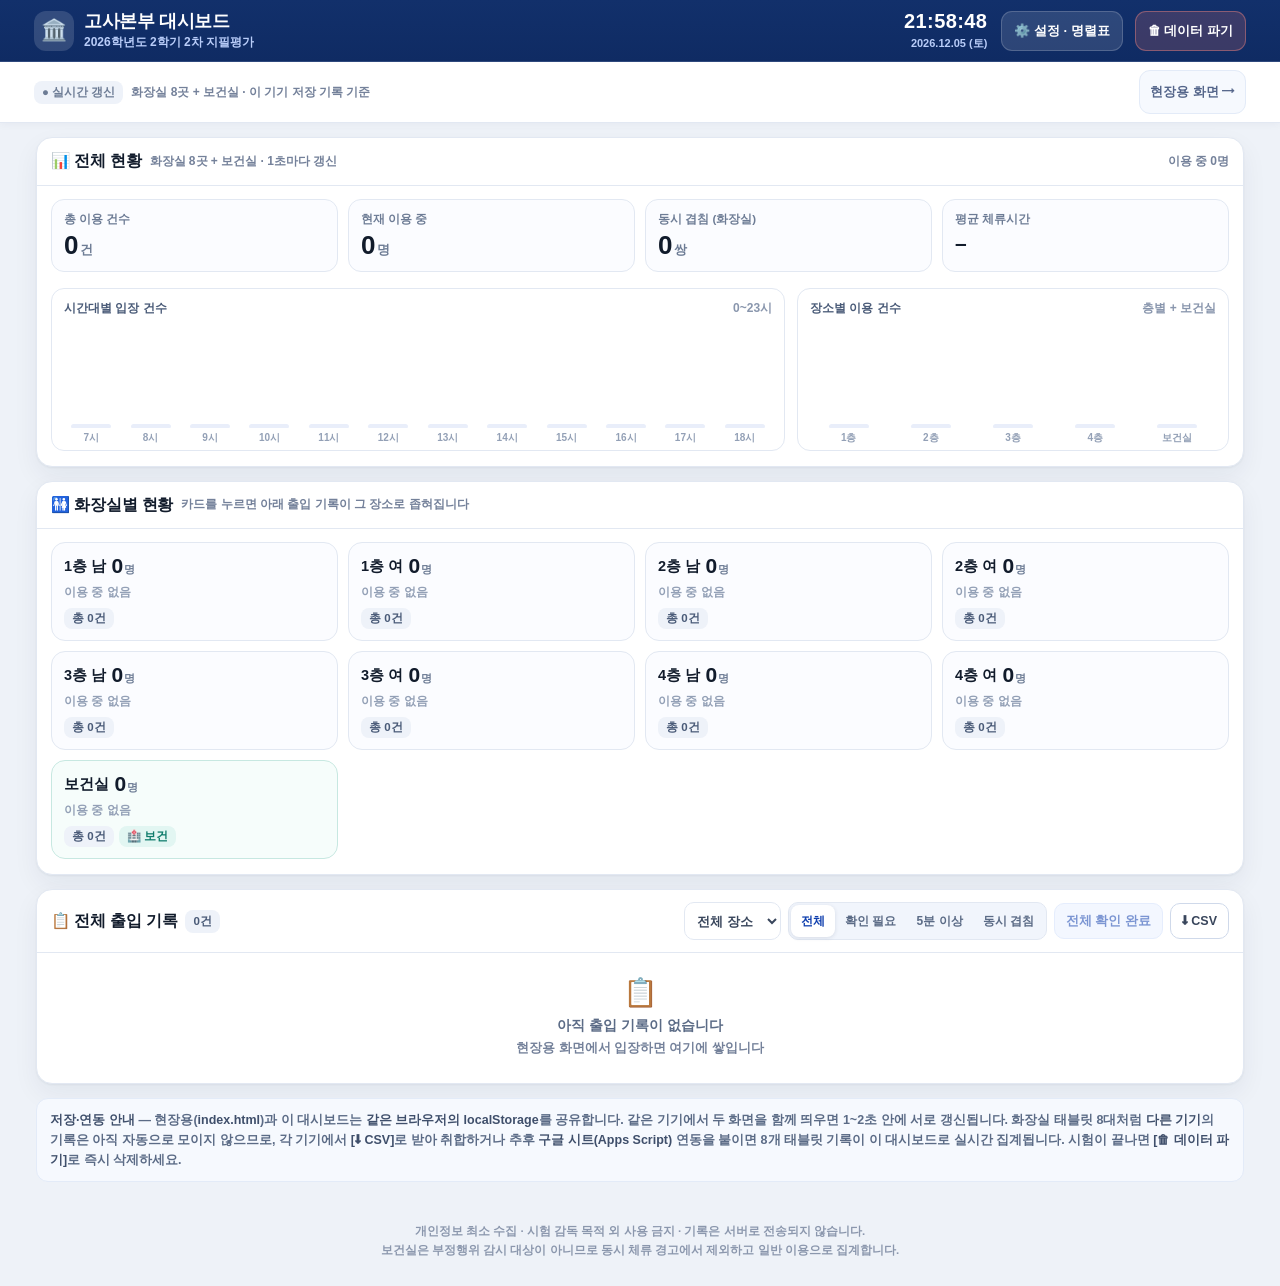
==== dashboard.html @ 88cb88b8 "현장용/고사본부 2페이지 분리 + 보건실 추가 - index.html: 위치 배지·시각, 초성/학번 입력 시에만 자동완성(명렬표 비노출), 이용 중·퇴장·감독교사 확인만 남긴 현장" ====
<!doctype html>
<html lang="ko">
<head>
<meta charset="utf-8">
<meta name="viewport" content="width=device-width,initial-scale=1,viewport-fit=cover">
<meta name="theme-color" content="#0f2b63">
<meta name="description" content="고사본부 대시보드 — 8개 화장실·보건실 실시간 현황, 시간대별·층별 그래프, 전체 출입 기록, 명렬표 설정, 데이터 파기">
<title>화장실 출입 현황 · 고사본부 대시보드</title>
<link rel="stylesheet" href="app.css">
</head>
<body>

<header class="top">
  <div class="top-in">
    <div class="brand">
      <div class="logo" aria-hidden="true">🏛️</div>
      <div style="min-width:0">
        <h1>고사본부 대시보드</h1>
        <p id="examName">2026학년도 2학기 2차 지필평가</p>
      </div>
    </div>
    <div class="clock" style="margin-right:2px"><b id="clock">--:--:--</b><span id="today"></span></div>
    <button class="tbtn" id="btnSettings">⚙️ 설정 · 명렬표</button>
    <button class="tbtn dangerous" id="btnDestroy">🗑 데이터 파기</button>
  </div>
</header>

<div class="locbar">
  <div class="locbar-in">
    <span class="chip dim" id="liveChip">● 실시간 갱신</span>
    <span class="sub" id="scopeNote" style="font-size:12px;color:#74819a;font-weight:700">화장실 8곳 + 보건실 · 이 기기 저장 기록 기준</span>
    <a class="hqlink" href="index.html" title="현장용 화면 열기">현장용 화면 ⟶</a>
  </div>
</div>

<main class="wrap wide">
  <section class="card">
    <div class="card-h">
      <h2>📊 전체 현황</h2>
      <span class="sub">화장실 8곳 + 보건실 · 1초마다 갱신</span>
      <div class="right"><span class="sub" id="zoneScope"></span></div>
    </div>
    <div class="stats">
      <div class="stat"><div class="k">총 이용 건수</div><div class="v" id="sTotal">0<small>건</small></div></div>
      <div class="stat"><div class="k">현재 이용 중</div><div class="v" id="sUsing">0<small>명</small></div></div>
      <div class="stat hot" id="sSimBox"><div class="k">동시 겹침 (화장실)</div><div class="v" id="sSim">0<small>쌍</small></div></div>
      <div class="stat"><div class="k">평균 체류시간</div><div class="v" id="sAvg">–</div></div>
    </div>
    <div class="charts">
      <div class="chart">
        <div class="ct">시간대별 입장 건수 <span>0~23시</span></div>
        <div class="bars" id="chartHour"></div>
      </div>
      <div class="chart">
        <div class="ct">장소별 이용 건수 <span>층별 + 보건실</span></div>
        <div class="bars" id="chartFloor"></div>
      </div>
    </div>
  </section>

  <section class="card">
    <div class="card-h">
      <h2>🚻 화장실별 현황</h2>
      <span class="sub">카드를 누르면 아래 출입 기록이 그 장소로 좁혀집니다</span>
    </div>
    <div class="zgrid" id="zgrid"></div>
  </section>

  <section class="card">
    <div class="card-h">
      <h2>📋 전체 출입 기록</h2>
      <span class="chip" id="logCount">0건</span>
      <div class="right logtools">
        <select class="sel-sm" id="fZone" aria-label="장소 필터"></select>
        <div class="seg" id="logFilter">
          <button class="on" data-f="all">전체</button>
          <button data-f="todo">확인 필요</button>
          <button data-f="over">5분 이상</button>
          <button data-f="sim">동시 겹침</button>
        </div>
        <button class="btn btn-soft btn-sm" id="btnConfirmAll">전체 감독교사 확인</button>
        <button class="btn btn-ghost btn-sm" id="btnCsv">⬇ CSV</button>
      </div>
    </div>
    <div class="rows" id="logs"></div>
  </section>

  <div class="note">
    <b>저장·연동 안내</b> — 현장용(<b>index.html</b>)과 이 대시보드는 <b>같은 브라우저의 localStorage</b>를 공유합니다.
    같은 기기에서 두 화면을 함께 띄우면 1~2초 안에 서로 갱신됩니다.
    화장실 태블릿 8대처럼 <b>다른 기기</b>의 기록은 아직 자동으로 모이지 않으므로, 각 기기에서 <b>[⬇ CSV]</b>로 받아
    취합하거나 추후 <b>구글 시트(Apps Script)</b> 연동을 붙이면 8개 태블릿 기록이 이 대시보드로 실시간 집계됩니다.
    시험이 끝나면 <b>[🗑 데이터 파기]</b>로 즉시 삭제하세요.
  </div>
</main>

<p class="foot wide">
  개인정보 최소 수집 · 시험 감독 목적 외 사용 금지 · 기록은 서버로 전송되지 않습니다.<br>
  보건실은 부정행위 감시 대상이 아니므로 동시 체류 경고에서 제외하고 일반 이용으로 집계합니다.
</p>

<!-- 설정 · 명렬표 -->
<div class="overlay" id="ovSettings" role="dialog" aria-modal="true" aria-labelledby="setTitle">
  <div class="modal">
    <div class="modal-h"><h3 id="setTitle">⚙️ 설정 · 명렬표</h3><button class="x" data-close aria-label="닫기">✕</button></div>
    <div class="modal-b">
      <div class="field">
        <label for="setExam">시험명 (두 화면 상단에 표시)</label>
        <input id="setExam" type="text" placeholder="예: 2026학년도 2학기 2차 지필평가">
      </div>
      <div class="note">
        <b>현재 명렬표 <span id="setRosterInfo">0명</span></b><br>
        엑셀·구글 시트에서 <b>학년 / 반 / 번호 / 이름</b> 열을 복사해 붙여넣거나, <b>20315 홍길동</b>처럼 학번+이름 한 줄도 됩니다.
        (머리글 행은 자동으로 건너뜁니다)
      </div>
      <div class="field">
        <label for="setPaste">명렬표 붙여넣기 (CSV · 탭 · 공백 구분)</label>
        <textarea id="setPaste" placeholder="학년	반	번호	이름&#10;2	3	15	홍길동&#10;2	3	16	김민수"></textarea>
      </div>
      <div class="rowline">
        <label class="filebtn">📄 CSV 파일 선택<input type="file" id="setFile" accept=".csv,.txt,text/csv,text/plain"></label>
        <button class="btn btn-ghost btn-sm" id="setDefault" type="button">기본 테스트 명렬표 복원</button>
      </div>
      <div class="field">
        <label for="setUrl">구글 시트 / Apps Script URL (선택)</label>
        <div class="rowline">
          <input id="setUrl" type="url" placeholder="https://docs.google.com/spreadsheets/d/…" style="flex:1;min-width:0;border:1.5px solid #d6e0ef;border-radius:11px;padding:10px 12px;font-family:inherit;font-size:14px;font-weight:600;background:#fbfdff">
          <button class="btn btn-soft btn-sm" id="setFetch" type="button">불러오기</button>
        </div>
      </div>
      <div class="note" id="setMsg" style="display:none"></div>
    </div>
    <div class="modal-f">
      <button class="btn btn-ghost" data-close>취소</button>
      <button class="btn btn-primary" id="setApply">적용</button>
    </div>
  </div>
</div>

<!-- 데이터 파기 -->
<div class="overlay" id="ovDestroy" role="dialog" aria-modal="true" aria-labelledby="desTitle">
  <div class="modal narrow">
    <div class="modal-h"><h3 id="desTitle">🗑 데이터 전체 파기</h3><button class="x" data-close aria-label="닫기">✕</button></div>
    <div class="modal-b" id="desStep1">
      <div class="dangerbox">시험 종료 후 개인정보 보호를 위해 기록을 완전히 삭제합니다.<br><b id="desSummary">기록 0건</b></div>
      <p class="note" style="margin:0">파기 전에 <b>CSV로 한 번 내려받아</b> 두면 출입 기록을 보관·보고할 수 있습니다.</p>
      <label class="checkrow"><input type="checkbox" id="desRoster"> 명렬표까지 함께 삭제 (다음 시험에 다시 입력)</label>
    </div>
    <div class="modal-b" id="desStep2" style="display:none">
      <div class="dangerbox" style="font-size:13.5px"><b>마지막 확인입니다.</b> 이 기기에서 기록이 즉시 사라지며 <b>되돌릴 수 없습니다.</b></div>
    </div>
    <div class="modal-f">
      <button class="btn btn-ghost" data-close>취소</button>
      <button class="btn btn-soft" id="desCsv">⬇ CSV 먼저 받기</button>
      <button class="btn btn-danger" id="desNext">다음</button>
    </div>
  </div>
</div>

<div class="toastwrap" id="toasts" aria-live="polite"></div>

<script src="core.js"></script>
<script>
(function () {
  "use strict";
  var R = window.RR, $ = R.$, $$ = R.$$;

  var S = {
    exam: "2026학년도 2학기 2차 지필평가",
    roster: [],
    records: [],
    logFilter: "all",
    logZone: "",
    step: 1
  };

  function load() {
    var set = R.store.readSettings();
    if (set && set.exam) S.exam = String(set.exam);
    S.roster = R.store.readRoster();
    S.records = R.store.readRecords();
  }
  function saveRecords() { R.store.writeRecords(S.records); }
  function saveExam() {
    var set = R.store.readSettings();
    set.exam = S.exam;
    R.store.writeSettings(set);
  }

  /* ---------- 요약 ---------- */
  function renderSummary() {
    var total = S.records.length;
    var active = R.activeRecords(S.records);
    var pairs = R.simPairs(S.records);
    var avg = R.avgDuration(S.records);

    $("#sTotal").innerHTML = total + '<small>건</small>';
    $("#sUsing").innerHTML = active.length + '<small>명</small>';
    $("#sSim").innerHTML = pairs + '<small>쌍</small>';
    $("#sAvg").textContent = avg ? R.durShort(avg) : "–";
    $("#sSimBox").classList.toggle("hot", pairs > 0);

    var nurseActive = active.filter(function (r) { return R.isNurse(r.zone); }).length;
    $("#zoneScope").textContent = "이용 중 " + active.length + "명" + (nurseActive ? " (보건실 " + nurseActive + "명 포함)" : "");

    // 시간대별
    var hours = new Array(24).fill(0);
    S.records.forEach(function (r) { hours[new Date(r.inAt).getHours()]++; });
    var maxH = Math.max.apply(null, hours.concat([1]));
    var used = hours.map(function (v, i) { return v > 0 ? i : -1; }).filter(function (i) { return i >= 0; });
    var lo = 7, hi = 18;
    if (used.length) { lo = Math.min(7, used[0]); hi = Math.max(18, used[used.length - 1]); }
    var htmlH = "";
    for (var h = lo; h <= hi; h++) {
      var v = hours[h], pct = Math.round(v / maxH * 100);
      htmlH += '<div class="barw"><span class="barn">' + (v || "") + '</span>' +
        '<div class="bar' + (v ? "" : " zero") + '" style="height:' + (v ? Math.max(pct, 6) : 3) + '%"></div>' +
        '<span class="barl">' + h + '시</span></div>';
    }
    $("#chartHour").innerHTML = htmlH;

    // 장소별(1~4층 + 보건실)
    var groups = [
      { label: "1층", v: 0 }, { label: "2층", v: 0 }, { label: "3층", v: 0 }, { label: "4층", v: 0 },
      { label: "보건실", v: 0, nurse: true }
    ];
    S.records.forEach(function (r) {
      var z = R.zone(r.zone);
      if (!z) return;
      if (z.kind === "nurse") groups[4].v++;
      else if (z.floor >= 1 && z.floor <= 4) groups[z.floor - 1].v++;
    });
    var maxF = Math.max.apply(null, groups.map(function (g) { return g.v; }).concat([1]));
    $("#chartFloor").innerHTML = groups.map(function (g) {
      var pct = Math.round(g.v / maxF * 100);
      return '<div class="barw"><span class="barn">' + (g.v || "") + '</span>' +
        '<div class="bar' + (g.v ? (g.nurse ? " nurse" : "") : " zero") + '" style="height:' + (g.v ? Math.max(pct, 6) : 3) + '%"></div>' +
        '<span class="barl">' + g.label + '</span></div>';
    }).join("");
  }

  /* ---------- 장소 타일 ---------- */
  function renderZones() {
    $("#zgrid").innerHTML = R.ZONES.map(function (z) {
      var act = R.activeRecords(S.records, z.code);
      var recs = S.records.filter(function (r) { return r.zone === z.code; });
      var pairs = 0;
      if (z.kind === "toilet") {
        for (var i = 0; i < recs.length; i++) for (var j = i + 1; j < recs.length; j++) if (R.overlaps(recs[i], recs[j])) pairs++;
      }
      var cls = ["ztile"];
      if (z.kind === "nurse") cls.push("nurse");
      else if (pairs > 0) cls.push("warn");
      else if (act.length > 0) cls.push("busy");
      if (S.logZone === z.code) cls.push("sel");
      var names = act.length
        ? act.map(function (r) { return R.esc(r.name) + " " + R.fmtTime(r.inAt).slice(0, 5); }).join(" · ")
        : '<span class="zt-empty">이용 중 없음</span>';
      var foot = '<span class="chip">총 ' + recs.length + '건</span>';
      if (z.kind === "toilet" && pairs > 0) foot += '<span class="chip warn">⚠️ 겹침 ' + pairs + '쌍</span>';
      if (z.kind === "nurse") foot += '<span class="chip nurse">🏥 보건</span>';
      var label = z.kind === "nurse" ? "보건실" : (z.floor + "층 " + z.sex);
      return '<button type="button" class="' + cls.join(" ") + '" data-zone="' + z.code + '">' +
        '<div class="zt-head"><span class="zt-name">' + label + '</span>' +
          '<span class="zt-num">' + act.length + '<small>명</small></span></div>' +
        '<div class="zt-names">' + names + '</div>' +
        '<div class="zt-foot">' + foot + '</div></button>';
    }).join("");
  }

  /* ---------- 장소 필터 ---------- */
  function buildZoneFilter() {
    var sel = $("#fZone");
    sel.innerHTML = '<option value="">전체 장소</option>' + R.ZONES.map(function (z) {
      return '<option value="' + z.code + '">' + (z.kind === "nurse" ? "🏥 보건실" : z.floor + "층 " + z.sex) + '</option>';
    }).join("");
    sel.value = S.logZone;
  }

  /* ---------- 기록 ---------- */
  function renderLogs() {
    var all = S.records.slice().sort(function (a, b) { return (b.outAt || b.inAt) - (a.outAt || a.inAt); });
    var done = all.filter(function (r) { return r.outAt; });
    var todoAll = done.filter(function (r) { return !r.checkedAt; });

    var list = all;
    if (S.logZone) list = list.filter(function (r) { return r.zone === S.logZone; });
    if (S.logFilter === "todo") list = list.filter(function (r) { return r.outAt && !r.checkedAt; });
    else if (S.logFilter === "over") list = list.filter(function (r) { return r.outAt && (r.outAt - r.inAt) >= 5 * 60 * 1000; });
    else if (S.logFilter === "sim") list = list.filter(function (r) { return R.simPartners(S.records, r).length > 0; });

    $("#logCount").textContent = list.length + "건" + (S.logZone ? " · " + R.zoneName(S.logZone) : "");
    var ca = $("#btnConfirmAll");
    ca.disabled = todoAll.length === 0;
    ca.textContent = todoAll.length ? "전체 감독교사 확인 (" + todoAll.length + ")" : "전체 확인 완료";

    var wrap = $("#logs");
    if (!list.length) {
      wrap.innerHTML = '<div class="empty-lg"><div class="e1">📋</div><div class="e2">' +
        (all.length ? "조건에 맞는 기록이 없습니다" : "아직 출입 기록이 없습니다") + '</div><div class="e3">' +
        (all.length ? "필터나 장소를 바꿔 보세요" : "현장용 화면에서 입장하면 여기에 쌓입니다") + '</div></div>';
      return;
    }

    var head = '<div class="row head"><div>학생</div><div>장소</div><div>입장</div><div>퇴장</div><div>체류</div><div style="text-align:right">감독교사 확인</div></div>';
    var body = list.map(function (r) {
      var d = r.outAt ? r.outAt - r.inAt : 0;
      var sim = R.simPartners(S.records, r).length > 0;
      var over = r.outAt && d >= 5 * 60 * 1000;
      var z = R.zone(r.zone);
      var zTag = z && z.kind === "nurse" ? '<span class="chip nurse">🏥</span>' : "";
      return '<div class="row rec">' +
        '<div class="cell"><span class="k">학생</span><div><span class="nm">' + R.esc(r.name) +
          (sim ? ' <span class="chip warn">동시</span>' : '') + '</span><span class="sid">' + R.esc(r.sid) + '</span></div></div>' +
        '<div class="cell"><span class="k">장소</span><span class="mono">' + R.zoneName(r.zone) + ' ' + zTag + '</span></div>' +
        '<div class="cell"><span class="k">입장</span><span class="mono">' + R.fmtTime(r.inAt) + '</span></div>' +
        '<div class="cell"><span class="k">퇴장</span><span class="mono">' + (r.outAt ? R.fmtTime(r.outAt) : "이용 중") + '</span></div>' +
        '<div class="cell"><span class="k">체류</span><span class="dur' + (over ? " over5" : "") + '">' + (r.outAt ? R.durShort(d) : "–") + '</span></div>' +
        '<div class="act">' + (r.checkedAt
          ? '<span class="checked">✓ 확인 ' + R.fmtTime(r.checkedAt) + '</span>'
          : (r.outAt ? '<button class="confirm-btn" data-confirm="' + r.id + '">감독교사 확인</button>' : '<span class="chip">이용 중</span>')) +
          '<button class="mini-x" data-del="' + r.id + '" aria-label="기록 삭제" title="기록 삭제">✕</button>' +
        '</div></div>';
    }).join("");
    wrap.innerHTML = head + body;
  }

  /* ---------- 확인/삭제 ---------- */
  function doConfirm(id) {
    var r = S.records.find(function (x) { return x.id === id; });
    if (!r) return;
    r.checkedAt = Date.now();
    saveRecords();
    renderAll();
    R.toast("✓ " + r.name + " 감독교사 확인 완료", "ok");
  }
  function doConfirmAll() {
    var t = Date.now(), n = 0;
    S.records.forEach(function (r) {
      if (r.outAt && !r.checkedAt) {
        if (S.logZone && r.zone !== S.logZone) return;
        r.checkedAt = t; n++;
      }
    });
    if (!n) { R.toast("확인할 기록이 없습니다"); return; }
    saveRecords();
    renderAll();
    R.toast("✓ " + (S.logZone ? R.zoneName(S.logZone) + " " : "전체 ") + "기록 " + n + "건 확인 완료", "ok");
  }
  function doDelete(id) {
    var r = S.records.find(function (x) { return x.id === id; });
    if (!r) return;
    if (!confirm(r.name + " 학생의 출입 기록을 삭제할까요?\n삭제하면 되돌릴 수 없습니다.")) return;
    S.records = S.records.filter(function (x) { return x.id !== id; });
    saveRecords();
    renderAll();
    R.toast("기록을 삭제했습니다", "warn");
  }

  /* ---------- 렌더 ---------- */
  function renderAll() {
    $("#examName").textContent = S.exam;
    document.title = "화장실 출입 현황 · " + S.exam;
    renderSummary();
    renderZones();
    renderLogs();
    buildZoneFilter();
  }

  function tick() {
    var d = new Date();
    $("#clock").textContent = R.pad(d.getHours()) + ":" + R.pad(d.getMinutes()) + ":" + R.pad(d.getSeconds());
    $("#today").textContent = R.dateLabel();
  }

  /* ---------- 동기화 ---------- */
  var lastRaw = "";
  function syncFromStorage() {
    var raw = R.store.raw();
    var key = raw.rec + "|" + raw.roster + "|" + raw.set;
    if (key === lastRaw) return;
    lastRaw = key;
    load();
    renderAll();
  }

  /* ---------- 모달 ---------- */
  function openModal(id) { $("#" + id).classList.add("on"); }
  function closeModal(id) { $("#" + id).classList.remove("on"); }

  function openSettings() {
    $("#setExam").value = S.exam;
    $("#setRosterInfo").textContent = S.roster.length + "명";
    $("#setPaste").value = "";
    $("#setUrl").value = "";
    $("#setMsg").style.display = "none";
    openModal("ovSettings");
  }
  function setMsg(html, kind) {
    var el = $("#setMsg");
    el.style.display = "block";
    el.innerHTML = html;
    el.style.borderColor = kind === "err" ? "#f3c1bb" : (kind === "ok" ? "#bfe3ce" : "#e3ebf8");
    el.style.background = kind === "err" ? "#fff7f6" : (kind === "ok" ? "#f2fbf5" : "#f6f9fe");
  }
  function toCSVUrl(u) {
    try {
      var url = new URL(u);
      if (url.hostname === "docs.google.com" && url.pathname.indexOf("/spreadsheets/") >= 0) {
        var m = url.pathname.match(/\/spreadsheets\/d\/([A-Za-z0-9\-_]+)/);
        if (m) return "https://docs.google.com/spreadsheets/d/" + m[1] + "/gviz/tq?tqx=out:csv";
      }
    } catch (e) { }
    return u;
  }
  function fetchSheet() {
    var raw = $("#setUrl").value.trim();
    if (!raw) { setMsg("시트 주소를 입력해 주세요.", "err"); return; }
    var btn = $("#setFetch");
    btn.disabled = true; btn.textContent = "불러오는 중…";
    fetch(toCSVUrl(raw), { cache: "no-store" })
      .then(function (res) {
        if (!res.ok) throw new Error("HTTP " + res.status);
        return res.text();
      })
      .then(function (text) {
        if (/^\s*<(!doctype|html)/i.test(text)) throw new Error("CSV가 아닌 HTML 페이지가 왔습니다");
        var list = R.parseRosterText(text);
        if (!list.length) throw new Error("학생 행을 찾지 못했습니다");
        $("#setPaste").value = text;
        setMsg("✅ 시트에서 " + list.length + "명을 읽었습니다. [적용]을 누르면 명렬표가 바뀝니다.", "ok");
      })
      .catch(function (e) {
        setMsg("시트를 직접 읽지 못했습니다 (" + R.esc(e.message) + ").<br>브라우저 보안(CORS) 때문인 경우가 많습니다. " +
          "<b>시트에서 표를 복사해 위 칸에 붙여넣기</b>하거나, 시트를 <b>[파일 → 공유 → 웹에 게시]</b>한 CSV 링크를 사용하세요.", "err");
      })
      .then(function () { btn.disabled = false; btn.textContent = "불러오기"; });
  }

  function openDestroy() {
    S.step = 1;
    var n = S.records.length;
    $("#desSummary").textContent = "기록 " + n + "건 · 명렬표 " + S.roster.length + "명";
    $("#desStep1").style.display = "flex";
    $("#desStep2").style.display = "none";
    $("#desNext").textContent = n ? "다음" : "파기 실행";
    $("#desNext").className = "btn " + (n ? "btn-soft" : "btn-danger");
    $("#desRoster").checked = false;
    openModal("ovDestroy");
  }
  function doDestroy() {
    var withRoster = $("#desRoster").checked;
    S.records = [];
    R.store.clearRecords();
    saveRecords();
    if (withRoster) S.roster = R.store.resetRoster();
    closeModal("ovDestroy");
    renderAll();
    R.toast("🗑 기록을 모두 파기했습니다" + (withRoster ? " (명렬표 포함)" : ""), "ok");
  }

  /* ---------- 이벤트 ---------- */
  function wire() {
    $("#zgrid").addEventListener("click", function (e) {
      var b = e.target.closest("[data-zone]");
      if (!b) return;
      var code = b.getAttribute("data-zone");
      S.logZone = (S.logZone === code) ? "" : code;
      renderZones();
      renderLogs();
      buildZoneFilter();
      R.toast(S.logZone ? "📋 " + R.zoneName(S.logZone) + " 기록만 표시" : "📋 전체 장소 기록 표시");
    });
    $("#fZone").addEventListener("change", function () {
      S.logZone = $("#fZone").value;
      renderZones();
      renderLogs();
    });
    $("#logFilter").addEventListener("click", function (e) {
      var b = e.target.closest("[data-f]");
      if (!b) return;
      S.logFilter = b.getAttribute("data-f");
      $$("#logFilter button").forEach(function (x) { x.classList.toggle("on", x === b); });
      renderLogs();
    });
    $("#btnConfirmAll").addEventListener("click", doConfirmAll);
    $("#btnCsv").addEventListener("click", function () {
      if (!S.records.length) { R.toast("내려받을 기록이 없습니다", "warn"); return; }
      var rows = S.logZone ? S.records.filter(function (r) { return r.zone === S.logZone; }) : S.records;
      var name = R.downloadCSV(rows, S.logZone ? R.zoneName(S.logZone) + "_" : "전체_");
      if (name) R.toast("⬇ CSV 내려받기 완료 · " + name, "ok");
    });
    $("#logs").addEventListener("click", function (e) {
      var d = e.target.closest("[data-del]");
      if (d) { doDelete(d.getAttribute("data-del")); return; }
      var b = e.target.closest("[data-confirm]");
      if (b) doConfirm(b.getAttribute("data-confirm"));
    });

    $("#btnSettings").addEventListener("click", openSettings);
    $("#setApply").addEventListener("click", function () {
      var txt = $("#setPaste").value.trim();
      if (txt) {
        var list = R.parseRosterText(txt);
        if (!list.length) { setMsg("학생을 읽지 못했습니다. 형식을 확인해 주세요. (예: 2 · 3 · 15 · 홍길동)", "err"); return; }
        S.roster = list;
        R.store.writeRoster(S.roster);
      }
      S.exam = $("#setExam").value.trim() || "시험 중 화장실 출입 기록";
      saveExam();
      closeModal("ovSettings");
      renderAll();
      R.toast("⚙️ 설정을 저장했습니다 · 명렬표 " + S.roster.length + "명", "ok");
    });
    $("#setDefault").addEventListener("click", function () {
      S.roster = R.store.resetRoster();
      $("#setRosterInfo").textContent = S.roster.length + "명";
      renderAll();
      setMsg("기본 테스트 명렬표 " + S.roster.length + "명으로 되돌렸습니다.", "ok");
    });
    $("#setFile").addEventListener("change", function (e) {
      var f = e.target.files && e.target.files[0];
      if (!f) return;
      var rd = new FileReader();
      rd.onload = function () {
        var text = "";
        try {
          text = new TextDecoder("utf-8").decode(rd.result);
          if (text.indexOf("\uFFFD") >= 0) {
            try { text = new TextDecoder("euc-kr").decode(rd.result); } catch (_) { }
          }
        } catch (_) { text = ""; }
        var n = R.parseRosterText(text).length;
        $("#setPaste").value = text;
        setMsg("📄 " + R.esc(f.name) + " 파일을 읽었습니다" + (n ? " (" + n + "명 인식)" : " (학생 행을 찾지 못했습니다 — 형식 확인)") + ". [적용]을 누르면 반영됩니다.", n ? "ok" : "err");
      };
      rd.readAsArrayBuffer(f);
    });
    $("#setFetch").addEventListener("click", fetchSheet);

    $("#btnDestroy").addEventListener("click", openDestroy);
    $("#desCsv").addEventListener("click", function () {
      var name = R.downloadCSV(S.records, "파기전_");
      if (name) R.toast("⬇ CSV 내려받기 완료 · " + name, "ok");
    });
    $("#desNext").addEventListener("click", function () {
      if (S.records.length === 0 || S.step === 2) { doDestroy(); return; }
      S.step = 2;
      $("#desStep1").style.display = "none";
      $("#desStep2").style.display = "flex";
      $("#desNext").textContent = "파기 실행";
      $("#desNext").className = "btn btn-danger";
    });

    $$(".overlay").forEach(function (ov) {
      ov.addEventListener("click", function (e) {
        if (e.target === ov || e.target.closest("[data-close]")) ov.classList.remove("on");
      });
    });
    document.addEventListener("keydown", function (e) {
      if (e.key === "Escape") $$(".overlay.on").forEach(function (o) { o.classList.remove("on"); });
    });

    window.addEventListener("storage", function (e) {
      if (e.key && e.key.indexOf("examRestroom.") !== 0) return;
      syncFromStorage();
    });
    setInterval(syncFromStorage, 1500);
    document.addEventListener("visibilitychange", function () { if (!document.hidden) syncFromStorage(); });

    if (!R.store.ok()) R.toast("이 브라우저에서는 저장이 제한됩니다. 시크릿 모드를 끄고 사용하세요", "err");
  }

  function init() {
    load();
    var raw = R.store.raw();
    lastRaw = raw.rec + "|" + raw.roster + "|" + raw.set;
    wire();
    renderAll();
    tick();
    setInterval(tick, 1000);
  }

  init();
})();
</script>
</body>
</html>
---- app.css ----
/* 시험 중 화장실 출입 기록 — 공용 스타일 (index.html 현장용 / dashboard.html 고사본부) */
:root{
  --bg:#eef2f8; --card:#ffffff; --ink:#111b2b; --ink2:#39465c; --muted:#74819a;
  --line:#e2e8f2; --accent:#1c56d6; --accent2:#0f3fae; --weak:#e9f0ff; --weak2:#dbe7ff;
  --danger:#c92a21; --danger-weak:#fdeceb; --warn:#8a5200; --warn-weak:#fff3da;
  --ok:#0b7a4b; --ok-weak:#e4f6ec; --nurse:#0e7c6b; --nurse-weak:#e2f6f2;
  --r:16px; --shadow:0 1px 2px rgba(16,32,64,.05),0 10px 26px rgba(16,32,64,.06);
}
*{box-sizing:border-box}
html,body{margin:0;padding:0}
body{
  font-family:-apple-system,BlinkMacSystemFont,"Apple SD Gothic Neo","Pretendard","Malgun Gothic","Noto Sans KR",sans-serif;
  background:var(--bg);color:var(--ink);font-size:16px;line-height:1.45;
  -webkit-text-size-adjust:100%;-webkit-tap-highlight-color:transparent;
}
button{font-family:inherit;font-size:inherit;cursor:pointer;border:0;background:none;color:inherit}
a{color:inherit;text-decoration:none}
:focus-visible{outline:3px solid #8db4ff;outline-offset:2px}

/* ---------- top bar ---------- */
.top{background:linear-gradient(180deg,#12306b,#0f2b63);color:#fff;position:sticky;top:0;z-index:40;border-bottom:1px solid rgba(255,255,255,.12)}
.top-in{max-width:1240px;margin:0 auto;padding:10px 14px;display:flex;align-items:center;gap:12px}
.brand{display:flex;align-items:center;gap:10px;min-width:0;flex:1}
.brand .logo{width:40px;height:40px;flex:0 0 auto;border-radius:12px;background:rgba(255,255,255,.14);display:grid;place-items:center;font-size:21px}
.brand h1{margin:0;font-size:17.5px;font-weight:800;letter-spacing:-.02em;line-height:1.2}
.brand p{margin:2px 0 0;font-size:12px;color:#b9cdf9;font-weight:700;white-space:nowrap;overflow:hidden;text-overflow:ellipsis;max-width:48vw}
.clock{text-align:right;line-height:1.15;font-variant-numeric:tabular-nums;flex:0 0 auto}
.clock b{display:block;font-size:20px;font-weight:800;letter-spacing:.02em}
.clock span{font-size:11px;color:#b9cdf9;font-weight:600}
.tbtn{display:inline-flex;align-items:center;gap:6px;min-height:40px;padding:0 12px;border-radius:11px;background:rgba(255,255,255,.12);border:1px solid rgba(255,255,255,.18);color:#fff;font-size:13px;font-weight:800;white-space:nowrap}
.tbtn:hover{background:rgba(255,255,255,.22)}
.tbtn.dangerous{background:rgba(255,120,110,.18);border-color:rgba(255,140,130,.4)}

/* ---------- location bar ---------- */
.locbar{background:#fff;border-bottom:1px solid var(--line);box-shadow:0 2px 8px rgba(16,32,64,.04)}
.locbar-in{max-width:1240px;margin:0 auto;padding:8px 14px;display:flex;align-items:center;gap:8px}
.locbadge{display:inline-flex;align-items:center;gap:8px;min-height:46px;padding:0 13px;border-radius:13px;background:var(--weak);border:1.5px solid #cfdefb;color:var(--accent2);font-weight:800;font-size:17px;letter-spacing:-.01em}
.locbadge .pin{font-size:15px}
.locbadge .chg{font-size:11px;font-weight:800;color:#5c74a3;background:#fff;border:1px solid #cfdefb;border-radius:7px;padding:2px 6px}
.locbadge.nurse{background:var(--nurse-weak);border-color:#b8e6dc;color:#0a6153}
.lock{display:inline-flex;align-items:center;gap:6px;min-height:46px;padding:0 13px;border-radius:13px;background:#f4f7fc;border:1.5px solid var(--line);font-weight:800;font-size:13.5px;color:var(--ink2)}
.lock.on{background:var(--ok);border-color:var(--ok);color:#fff}
.hqlink{margin-left:auto;display:inline-flex;align-items:center;gap:5px;min-height:44px;padding:0 10px;border-radius:11px;font-size:12.5px;font-weight:800;color:#54658a;background:#f6f9fe;border:1.5px solid #e3ebf8;white-space:nowrap}
.hqlink:hover{background:#eaf1ff;color:var(--accent2)}

/* ---------- layout ---------- */
.wrap{max-width:760px;margin:0 auto;padding:12px 12px 34px;display:grid;gap:12px}
.wrap.wide{max-width:1240px;padding:14px 16px 40px;gap:14px}
@media (min-width:900px){ .wrap:not(.wide){max-width:860px} }
.card{background:var(--card);border:1px solid var(--line);border-radius:var(--r);box-shadow:var(--shadow);overflow:hidden}
.card-h{display:flex;align-items:center;gap:8px;padding:12px 14px;border-bottom:1px solid var(--line);flex-wrap:wrap}
.card-h h2{margin:0;font-size:15.5px;font-weight:800;letter-spacing:-.01em;display:flex;align-items:center;gap:6px}
.card-h .sub{font-size:12px;color:var(--muted);font-weight:700}
.card-h .right{margin-left:auto;display:flex;align-items:center;gap:7px;flex-wrap:wrap}
.pad{padding:13px 14px 15px}

/* ---------- buttons ---------- */
.btn{display:inline-flex;align-items:center;justify-content:center;gap:6px;min-height:46px;padding:0 16px;border-radius:12px;font-weight:800;font-size:15px;border:1.5px solid transparent;white-space:nowrap;transition:.14s}
.btn-primary{background:var(--accent);color:#fff;box-shadow:0 6px 14px rgba(28,86,214,.24)}
.btn-primary:hover{background:var(--accent2)}
.btn-primary:disabled{background:#c3cee0;color:#fff;box-shadow:none;cursor:not-allowed}
.btn-ghost{background:#fff;border-color:#cfd9ea;color:var(--ink2)}
.btn-ghost:hover{background:#f4f7fc}
.btn-soft{background:var(--weak);color:var(--accent2);border-color:#cfdefb}
.btn-soft:hover{background:var(--weak2)}
.btn-danger{background:var(--danger);color:#fff}
.btn-danger:hover{background:#a92319}
.btn-sm{min-height:36px;padding:0 11px;font-size:12.5px;border-radius:10px}
.btn-lg{min-height:56px;padding:0 24px;font-size:17.5px;border-radius:14px}
.btn:disabled{opacity:.55;box-shadow:none;cursor:not-allowed}
.btn-block{width:100%}

/* ---------- chips ---------- */
.chip{display:inline-flex;align-items:center;gap:4px;padding:3px 8px;border-radius:8px;font-size:11.5px;font-weight:800;background:#eef2f9;color:#4a5b78;white-space:nowrap}
.chip.warn{background:var(--danger-weak);color:#a3241b}
.chip.over{background:var(--warn-weak);color:var(--warn)}
.chip.ok{background:var(--ok-weak);color:var(--ok)}
.chip.dim{background:#eef2f9;color:#6d7c95}
.chip.nurse{background:var(--nurse-weak);color:var(--nurse)}

/* ---------- warning bar ---------- */
.warnbar{display:flex;gap:10px;align-items:flex-start;padding:11px 13px;border-radius:14px;background:linear-gradient(180deg,#fff6f5,#fdeceb);border:1.5px solid #f3b6b1;color:#7d1c15;box-shadow:0 6px 18px rgba(201,42,33,.08)}
.warnbar[hidden]{display:none}
.warnbar .ic{font-size:19px;line-height:1.2}
.warnbar b{font-size:14px}
.warnbar p{margin:2px 0 0;font-size:12.5px;color:#8f2b23;font-weight:700}

/* ---------- search ---------- */
.searchbox{position:relative}
.searchbox input{
  width:100%;height:62px;border-radius:15px;border:2px solid #cfdcf3;background:#f8faff;
  padding:0 46px 0 44px;font-size:21px;font-weight:800;color:var(--ink);letter-spacing:.01em;
  font-family:inherit;-webkit-appearance:none;appearance:none
}
.searchbox input::-webkit-search-cancel-button,.searchbox input::-webkit-search-decoration{-webkit-appearance:none;display:none}
.searchbox input::placeholder{color:#9aa8c0;font-weight:700;font-size:16.5px}
.searchbox input:focus{outline:none;border-color:var(--accent);background:#fff;box-shadow:0 0 0 4px rgba(28,86,214,.12)}
.searchbox .si{position:absolute;left:14px;top:50%;transform:translateY(-50%);font-size:19px;pointer-events:none}
.searchbox .clear{position:absolute;right:7px;top:50%;transform:translateY(-50%);width:40px;height:40px;border-radius:50%;display:none;place-items:center;font-size:16px;color:#7b8aa4;background:#eef3fb}
.searchbox.has .clear{display:grid}
.hint{margin:9px 0 0;font-size:12px;color:var(--muted);font-weight:600;line-height:1.55}
.hint b{color:#42506a}

/* autocomplete dropdown */
.ac{margin-top:8px;border:1.5px solid #d7e2f4;border-radius:14px;background:#fff;overflow:hidden;box-shadow:0 10px 26px rgba(16,32,64,.1);max-height:min(46vh,380px);overflow-y:auto}
.ac[hidden]{display:none}
.acrow{display:flex;align-items:center;gap:10px;width:100%;text-align:left;padding:11px 13px;border-top:1px solid #eef2f9;background:#fff}
.acrow:first-child{border-top:0}
.acrow:hover,.acrow.on{background:var(--weak)}
.acrow .acname{font-size:18px;font-weight:800;letter-spacing:-.01em}
.acrow .acid{font-size:12.5px;color:#647692;font-weight:800}
.acrow .actag{margin-left:auto;display:flex;gap:5px;flex-wrap:wrap;justify-content:flex-end}
.acrow .go{margin-left:auto;font-size:11.5px;font-weight:800;color:#fff;background:var(--accent);border-radius:8px;padding:4px 8px}
.acempty{padding:16px 12px;text-align:center;color:var(--muted);font-size:13px;font-weight:700;background:#fafcff}

.sel{margin-top:10px;padding:12px 13px;border-radius:15px;border:2px solid var(--accent);background:linear-gradient(180deg,#f4f8ff,#eaf1ff);display:flex;gap:10px;align-items:center;flex-wrap:wrap}
.sel[hidden]{display:none}
.sel .who{flex:1 1 150px;min-width:0}
.sel .who b{display:block;font-size:22px;letter-spacing:-.02em;line-height:1.2}
.sel .who span{font-size:12.5px;color:#54658a;font-weight:800}
.sel .btn{flex:0 0 auto}

/* ---------- use-in-progress cards ---------- */
.using{display:grid;gap:9px;padding:12px 13px 14px}
.uitem{position:relative;border:1.5px solid #e1e8f4;border-radius:14px;background:#fbfdff;padding:11px 12px;display:flex;flex-direction:column;gap:8px}
.uitem.sim{border-color:#f0b5ae;background:#fff8f7}
.uitem.nurse{border-color:#c7e8e1;background:#f6fdfb}
.u-top{display:flex;align-items:flex-start;gap:8px}
.u-name{font-size:19px;font-weight:800;letter-spacing:-.01em;line-height:1.25}
.u-sid{display:block;font-size:12px;color:#6b7a94;font-weight:800;margin-top:1px}
.u-times{font-size:12.5px;color:#5b6b86;font-weight:700;font-variant-numeric:tabular-nums}
.u-times b{color:var(--ink);font-size:13px}
.u-badges{display:flex;gap:5px;flex-wrap:wrap}
.u-bottom{display:flex;align-items:center;gap:8px;margin-top:1px}
.elapsed{font-size:15px;font-weight:800;color:#2b3d5c;font-variant-numeric:tabular-nums}
.uitem[data-over="1"]{border-color:#f0b5ae}
.uitem[data-over="1"] .elapsed{color:var(--danger)}
.uitem[data-over="1"] .chip.over{display:inline-flex}
.chip.over{display:none}
.exit{margin-left:auto;min-height:46px;padding:0 20px;border-radius:12px;background:var(--danger);color:#fff;font-weight:800;font-size:15.5px}
.exit:hover{background:#a92319}

.mini-x{width:30px;height:30px;flex:0 0 auto;border-radius:8px;background:#f2f5fb;color:#93a0b6;font-size:12px;font-weight:800;display:inline-flex;align-items:center;justify-content:center}
.mini-x:hover{background:var(--danger-weak);color:var(--danger)}

/* ---------- confirm list ---------- */
.confirms{display:grid;gap:7px;padding:12px 13px 14px}
.citem{display:flex;align-items:center;gap:9px;flex-wrap:wrap;border:1.5px solid #e1e8f4;border-radius:13px;background:#fbfdff;padding:10px 12px}
.citem .who{flex:1 1 140px;min-width:0}
.citem .nm{font-size:15.5px;font-weight:800}
.citem .sid{font-size:11.5px;color:#6b7a94;font-weight:800;margin-left:5px}
.citem .meta{font-size:12px;color:#5b6b86;font-weight:700;font-variant-numeric:tabular-nums;margin-top:1px}
.confirm-btn{min-height:40px;padding:0 12px;border-radius:10px;background:var(--weak);color:var(--accent2);border:1.5px solid #c6d8fb;font-weight:800;font-size:13px;white-space:nowrap}
.confirm-btn:hover{background:var(--weak2)}
.checked{display:inline-flex;align-items:center;gap:5px;font-size:11.5px;font-weight:800;color:var(--ok);background:var(--ok-weak);padding:4px 8px;border-radius:8px;white-space:nowrap}

/* ---------- empty ---------- */
.empty{padding:20px 12px;text-align:center;color:var(--muted);font-size:13.5px;font-weight:700;border:1.5px dashed #dbe4f2;border-radius:12px;background:#fafcff}
.empty-lg{padding:26px 14px;text-align:center;color:var(--muted)}
.empty-lg .e1{font-size:28px;line-height:1}
.empty-lg .e2{margin-top:8px;font-size:14px;font-weight:800;color:#5b6b86}
.empty-lg .e3{margin-top:3px;font-size:12.5px;font-weight:600}

/* ---------- dashboard stats ---------- */
.stats{display:grid;grid-template-columns:repeat(4,1fr);gap:10px;padding:13px 14px 4px}
@media (max-width:760px){.stats{grid-template-columns:repeat(2,1fr)}}
.stat{border:1.5px solid var(--line);border-radius:13px;padding:11px 12px;background:#fbfcff}
.stat .k{font-size:11.5px;font-weight:800;color:#6d7c95}
.stat .v{font-size:26px;font-weight:800;letter-spacing:-.03em;line-height:1.15;margin-top:3px;font-variant-numeric:tabular-nums}
.stat .v small{font-size:12.5px;font-weight:800;color:#6d7c95;margin-left:2px}
.stat.hot{border-color:#f3c1bb;background:#fff7f6}
.stat.hot .v{color:var(--danger)}
#sAvg{font-size:21px;white-space:nowrap}
.charts{display:grid;grid-template-columns:1.7fr 1fr;gap:12px;padding:12px 14px 15px}
@media (max-width:900px){.charts{grid-template-columns:1fr}}
.chart{border:1.5px solid var(--line);border-radius:13px;padding:11px 12px 7px;background:#fff}
.chart .ct{font-size:12px;font-weight:800;color:#4a5b78;margin-bottom:9px;display:flex;justify-content:space-between;gap:8px;flex-wrap:wrap}
.chart .ct span{font-weight:700;color:#8996ad}
.bars{display:flex;align-items:flex-end;gap:5px;height:116px}
.barw{flex:1;min-width:0;display:flex;flex-direction:column;align-items:center;justify-content:flex-end;gap:5px;height:100%}
.bar{width:100%;max-width:40px;border-radius:6px 6px 3px 3px;background:linear-gradient(180deg,#4b86f5,#1c56d6);min-height:3px;transition:height .25s}
.bar.zero{background:#e9eefa;min-height:3px}
.bar.hi{background:linear-gradient(180deg,#f2766c,#c92a21)}
.bar.nurse{background:linear-gradient(180deg,#43b3a3,#0e7c6b)}
.barn{font-size:10.5px;font-weight:800;color:#4a5b78;line-height:1}
.barl{font-size:10px;font-weight:700;color:#93a0b6;line-height:1;white-space:nowrap}

/* ---------- zone tiles ---------- */
.zgrid{display:grid;grid-template-columns:repeat(4,1fr);gap:10px;padding:13px 14px 15px}
@media (max-width:1080px){.zgrid{grid-template-columns:repeat(3,1fr)}}
@media (max-width:760px){.zgrid{grid-template-columns:repeat(2,1fr)}}
.ztile{border:1.5px solid var(--line);border-radius:14px;background:#fbfcff;padding:11px 12px;text-align:left;display:flex;flex-direction:column;gap:6px;transition:.12s}
.ztile:hover{border-color:#b9cdf9;background:#f7faff}
.ztile.busy{border-color:#f3c78a;background:#fffaf0}
.ztile.warn{border-color:#f0b5ae;background:#fff7f6}
.ztile.nurse{border-color:#c7e8e1;background:#f6fdfb}
.ztile.sel{border-color:var(--accent);box-shadow:0 0 0 3px rgba(28,86,214,.14)}
.zt-head{display:flex;align-items:center;gap:6px}
.zt-name{font-size:14.5px;font-weight:800;letter-spacing:-.01em}
.zt-num{margin-left:auto;font-size:21px;font-weight:800;font-variant-numeric:tabular-nums;letter-spacing:-.02em}
.zt-num small{font-size:11px;color:#6d7c95;font-weight:800;margin-left:1px}
.zt-names{font-size:12px;color:#54658a;font-weight:700;line-height:1.45;min-height:18px;word-break:keep-all}
.zt-foot{display:flex;gap:5px;flex-wrap:wrap;margin-top:auto}
.zt-empty{color:#93a0b6;font-weight:700}

/* ---------- logs ---------- */
.logtools{display:flex;gap:6px;flex-wrap:wrap;align-items:center}
.seg{display:inline-flex;background:#f1f5fc;border:1.5px solid var(--line);border-radius:10px;padding:2px;flex-wrap:wrap}
.seg button{min-height:32px;padding:0 10px;border-radius:8px;font-size:12px;font-weight:800;color:#5b6b86}
.seg button.on{background:#fff;color:var(--accent2);box-shadow:0 1px 4px rgba(16,32,64,.12)}
select.sel-sm{height:38px;border-radius:10px;border:1.5px solid var(--line);background:#fff;color:var(--ink2);font-family:inherit;font-size:13px;font-weight:800;padding:0 8px}
.rows{max-height:min(58vh,640px);overflow-y:auto}
.row{display:grid;grid-template-columns:1.35fr .75fr .85fr .85fr .8fr 2fr;gap:8px;align-items:center;padding:10px 14px;border-top:1px solid var(--line)}
.row.head{position:sticky;top:0;z-index:2;background:#f8fafd;border-top:0;font-size:11px;font-weight:800;color:#6d7c95;letter-spacing:.03em}
.row.rec{font-size:14px}
.row.rec:nth-child(odd){background:#fdfefe}
.row .nm{font-weight:800;font-size:15px;letter-spacing:-.01em;display:flex;align-items:center;gap:5px;flex-wrap:wrap}
.row .sid{display:block;font-size:11px;color:#7a89a2;font-weight:800}
.row .mono{font-variant-numeric:tabular-nums;font-weight:700;color:#3f4f6b;font-size:13px}
.row .dur{font-weight:800;color:#2b3d5c;font-variant-numeric:tabular-nums}
.row .dur.over5{color:var(--danger)}
.row .dur.over5::after{content:" ⏱";font-size:10.5px}
.row .act{display:flex;justify-content:flex-end;align-items:center;gap:5px;flex-wrap:wrap;min-width:0}
.row .k{display:none}
@media (max-width:860px){
  .row{grid-template-columns:1fr 1fr;row-gap:6px;padding:11px 13px}
  .row.head{display:none}
  .row .cell{display:flex;gap:6px;align-items:baseline;font-size:13.5px}
  .row .k{display:inline;font-size:10.5px;font-weight:800;color:#93a0b6;min-width:28px}
  .row .act{grid-column:1/-1;justify-content:flex-start;margin-top:2px}
}

/* ---------- note / foot ---------- */
.note{font-size:12.5px;color:#5b6b86;font-weight:600;line-height:1.6;background:#f6f9fe;border:1px solid #e3ebf8;border-radius:12px;padding:11px 13px}
.note b{color:#3f4f6b}
.note.warn{background:#fffaf0;border-color:#f3e0bd;color:#6b4a10}
.foot{max-width:860px;margin:0 auto;padding:0 16px 26px;font-size:11.5px;color:#8b97ad;font-weight:600;text-align:center;line-height:1.65}
.foot.wide{max-width:1240px}
.foot b{color:#6d7c95}

/* ---------- modal ---------- */
.overlay{position:fixed;inset:0;z-index:100;background:rgba(11,22,45,.5);backdrop-filter:blur(3px);display:none;align-items:center;justify-content:center;padding:14px}
.overlay.on{display:flex}
.modal{background:#fff;border-radius:18px;width:100%;max-width:600px;max-height:92vh;display:flex;flex-direction:column;box-shadow:0 30px 70px rgba(9,18,38,.35);overflow:hidden}
.modal.narrow{max-width:460px}
.modal-h{padding:14px 16px;border-bottom:1px solid var(--line);display:flex;align-items:center;gap:10px}
.modal-h h3{margin:0;font-size:16.5px;font-weight:800;letter-spacing:-.01em}
.modal-h .x{margin-left:auto;width:38px;height:38px;border-radius:10px;background:#f2f5fb;color:#5b6b86;font-size:17px;display:grid;place-items:center}
.modal-b{padding:14px 16px;overflow-y:auto;display:flex;flex-direction:column;gap:12px}
.modal-f{padding:12px 16px;border-top:1px solid var(--line);display:flex;gap:8px;justify-content:flex-end;flex-wrap:wrap;background:#fbfcff}
.field{display:flex;flex-direction:column;gap:6px}
.field label{font-size:12.5px;font-weight:800;color:#4a5b78}
.field input[type=text],.field input[type=url],.field textarea{width:100%;border:1.5px solid #d6e0ef;border-radius:11px;padding:10px 12px;font-family:inherit;font-size:14.5px;font-weight:600;color:var(--ink);background:#fbfdff}
.field textarea{min-height:124px;resize:vertical;font-family:ui-monospace,SFMono-Regular,Menlo,monospace;font-size:13px;line-height:1.5}
.field input:focus,.field textarea:focus{outline:none;border-color:var(--accent);box-shadow:0 0 0 3px rgba(28,86,214,.12)}
.rowline{display:flex;gap:8px;flex-wrap:wrap;align-items:center}
.filebtn{display:inline-flex;align-items:center;justify-content:center;min-height:42px;padding:0 13px;border-radius:11px;background:#f2f5fb;border:1.5px solid #d6e0ef;font-weight:800;font-size:13px;color:var(--ink2);cursor:pointer}
.filebtn input{display:none}
.dangerbox{border:1.5px solid #f3c1bb;background:#fff7f6;border-radius:12px;padding:11px 13px;font-size:13px;color:#8f2b23;font-weight:700;line-height:1.55}
.checkrow{display:flex;align-items:center;gap:9px;font-size:13.5px;font-weight:700;color:#42506a}
.checkrow input{width:19px;height:19px;accent-color:var(--danger)}

/* location picker */
.zpick{display:grid;grid-template-columns:1fr 1fr;gap:9px}
.zpick button{min-height:54px;border-radius:13px;border:1.5px solid #dbe4f2;background:#fbfdff;font-weight:800;font-size:15.5px;color:var(--ink2);display:flex;align-items:center;justify-content:center;gap:7px}
.zpick button:hover{border-color:#b9cdf9;background:#f4f8ff}
.zpick button.on{background:var(--accent);border-color:var(--accent);color:#fff;box-shadow:0 6px 14px rgba(28,86,214,.24)}
.zpick button.nurse{grid-column:1/-1;background:var(--nurse-weak);border-color:#b8e6dc;color:#0a6153}
.zpick button.nurse.on{background:var(--nurse);border-color:var(--nurse);color:#fff}

/* ---------- toast ---------- */
.toastwrap{position:fixed;left:50%;bottom:18px;transform:translateX(-50%);z-index:120;display:flex;flex-direction:column;gap:7px;align-items:center;pointer-events:none;width:min(92vw,560px)}
.toast{background:#16233a;color:#fff;padding:11px 16px;border-radius:12px;font-size:14px;font-weight:800;box-shadow:0 12px 30px rgba(11,22,45,.3);animation:up .18s ease-out;max-width:100%;text-align:center}
.toast.ok{background:#0b6b43}
.toast.warn{background:#8a3b00}
.toast.err{background:#a92319}
@keyframes up{from{opacity:0;transform:translateY(8px)}to{opacity:1;transform:none}}

@media (max-width:760px){
  .top-in{flex-wrap:wrap}
  .brand{flex:1 1 100%}
  .top-in .clock{margin-left:auto}
  .top-in .tbtn{flex:1 1 auto;justify-content:center}
}

/* ---------- mobile tweaks ---------- */
@media (max-width:640px){
  .top-in{padding:8px 11px;gap:8px}
  .brand h1{font-size:15.5px}
  .brand .logo{width:36px;height:36px;font-size:19px}
  .brand p{font-size:11px}
  .clock b{font-size:16.5px}
  .clock span{display:none}
  .locbar-in{padding:7px 11px}
  .locbadge{font-size:15.5px;min-height:44px;padding:0 11px}
  .lock{min-height:44px;padding:0 11px;font-size:12.5px}
  .hqlink{font-size:11.5px;padding:0 8px}
  .card-h h2{font-size:14.5px}
  .u-name{font-size:18px}
  .sel .who b{font-size:20px}
  .modal-f{justify-content:stretch}
  .modal-f .btn{flex:1}
}
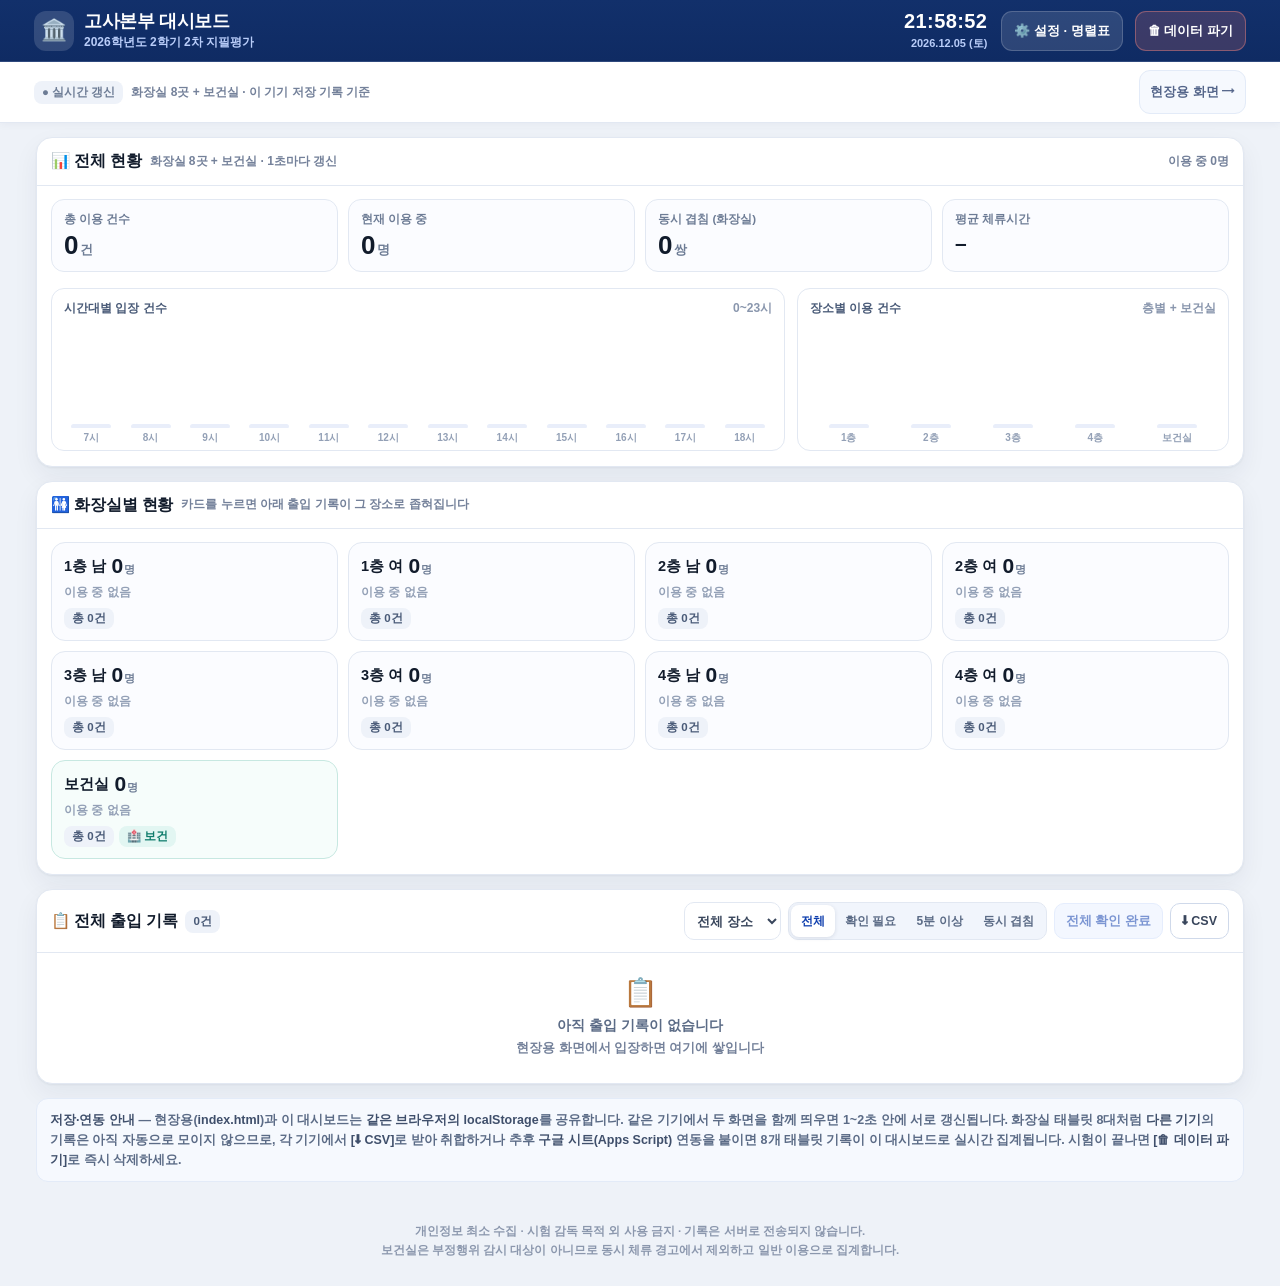
==== commit 188f9113: "입력 후 저장 시 불필요한 재렌더 제거(동기화 키 갱신)" ====
--- a/dashboard.html
+++ b/dashboard.html
@@ -180,12 +180,14 @@
     S.roster = R.store.readRoster();
     S.records = R.store.readRecords();
   }
-  function saveRecords() { R.store.writeRecords(S.records); }
+  function saveRecords() { R.store.writeRecords(S.records); lastRaw = rawKey(); }
   function saveExam() {
     var set = R.store.readSettings();
     set.exam = S.exam;
     R.store.writeSettings(set);
-  }
+    lastRaw = rawKey();
+  }
+  function rawKey() { var raw = R.store.raw(); return raw.rec + "|" + raw.roster + "|" + raw.set; }
 
   /* ---------- 요약 ---------- */
   function renderSummary() {
@@ -376,8 +378,7 @@
   /* ---------- 동기화 ---------- */
   var lastRaw = "";
   function syncFromStorage() {
-    var raw = R.store.raw();
-    var key = raw.rec + "|" + raw.roster + "|" + raw.set;
+    var key = rawKey();
     if (key === lastRaw) return;
     lastRaw = key;
     load();
@@ -573,8 +574,7 @@
 
   function init() {
     load();
-    var raw = R.store.raw();
-    lastRaw = raw.rec + "|" + raw.roster + "|" + raw.set;
+    lastRaw = rawKey();
     wire();
     renderAll();
     tick();
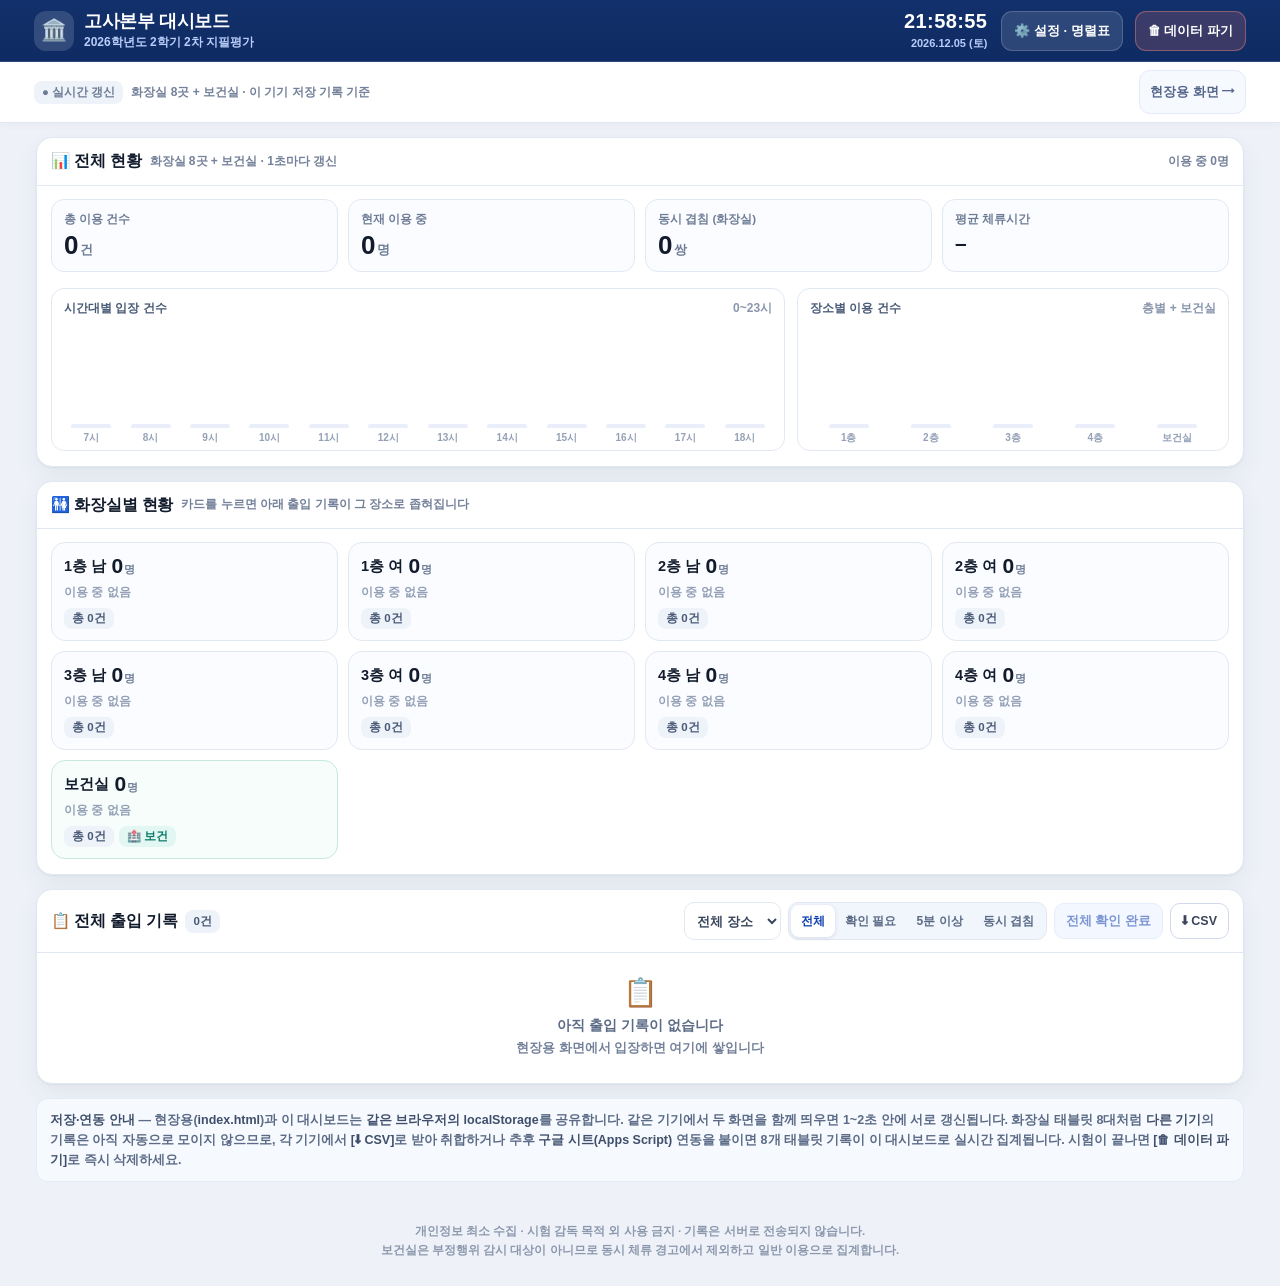
==== commit 61dad193: "대시보드: 5분 이상 필터에 이용 중 기록 포함, 체류시간 실시간 표시" ====
--- a/dashboard.html
+++ b/dashboard.html
@@ -288,7 +288,7 @@
     var list = all;
     if (S.logZone) list = list.filter(function (r) { return r.zone === S.logZone; });
     if (S.logFilter === "todo") list = list.filter(function (r) { return r.outAt && !r.checkedAt; });
-    else if (S.logFilter === "over") list = list.filter(function (r) { return r.outAt && (r.outAt - r.inAt) >= 5 * 60 * 1000; });
+    else if (S.logFilter === "over") list = list.filter(function (r) { return ((r.outAt || Date.now()) - r.inAt) >= 5 * 60 * 1000; });
     else if (S.logFilter === "sim") list = list.filter(function (r) { return R.simPartners(S.records, r).length > 0; });
 
     $("#logCount").textContent = list.length + "건" + (S.logZone ? " · " + R.zoneName(S.logZone) : "");
@@ -306,9 +306,10 @@
 
     var head = '<div class="row head"><div>학생</div><div>장소</div><div>입장</div><div>퇴장</div><div>체류</div><div style="text-align:right">감독교사 확인</div></div>';
     var body = list.map(function (r) {
-      var d = r.outAt ? r.outAt - r.inAt : 0;
+      var end = r.outAt || Date.now();
+      var d = end - r.inAt;
       var sim = R.simPartners(S.records, r).length > 0;
-      var over = r.outAt && d >= 5 * 60 * 1000;
+      var over = d >= 5 * 60 * 1000;
       var z = R.zone(r.zone);
       var zTag = z && z.kind === "nurse" ? '<span class="chip nurse">🏥</span>' : "";
       return '<div class="row rec">' +
@@ -317,7 +318,7 @@
         '<div class="cell"><span class="k">장소</span><span class="mono">' + R.zoneName(r.zone) + ' ' + zTag + '</span></div>' +
         '<div class="cell"><span class="k">입장</span><span class="mono">' + R.fmtTime(r.inAt) + '</span></div>' +
         '<div class="cell"><span class="k">퇴장</span><span class="mono">' + (r.outAt ? R.fmtTime(r.outAt) : "이용 중") + '</span></div>' +
-        '<div class="cell"><span class="k">체류</span><span class="dur' + (over ? " over5" : "") + '">' + (r.outAt ? R.durShort(d) : "–") + '</span></div>' +
+        '<div class="cell"><span class="k">체류</span><span class="dur' + (over ? " over5" : "") + '"' + (r.outAt ? "" : ' data-live="' + r.inAt + '"') + '>' + R.durShort(d) + '</span></div>' +
         '<div class="act">' + (r.checkedAt
           ? '<span class="checked">✓ 확인 ' + R.fmtTime(r.checkedAt) + '</span>'
           : (r.outAt ? '<button class="confirm-btn" data-confirm="' + r.id + '">감독교사 확인</button>' : '<span class="chip">이용 중</span>')) +
@@ -373,6 +374,11 @@
     var d = new Date();
     $("#clock").textContent = R.pad(d.getHours()) + ":" + R.pad(d.getMinutes()) + ":" + R.pad(d.getSeconds());
     $("#today").textContent = R.dateLabel();
+    var now = Date.now();
+    $$('#logs [data-live]').forEach(function (el) {
+      var t = Number(el.getAttribute("data-live"));
+      if (t) el.textContent = R.durShort(now - t);
+    });
   }
 
   /* ---------- 동기화 ---------- */
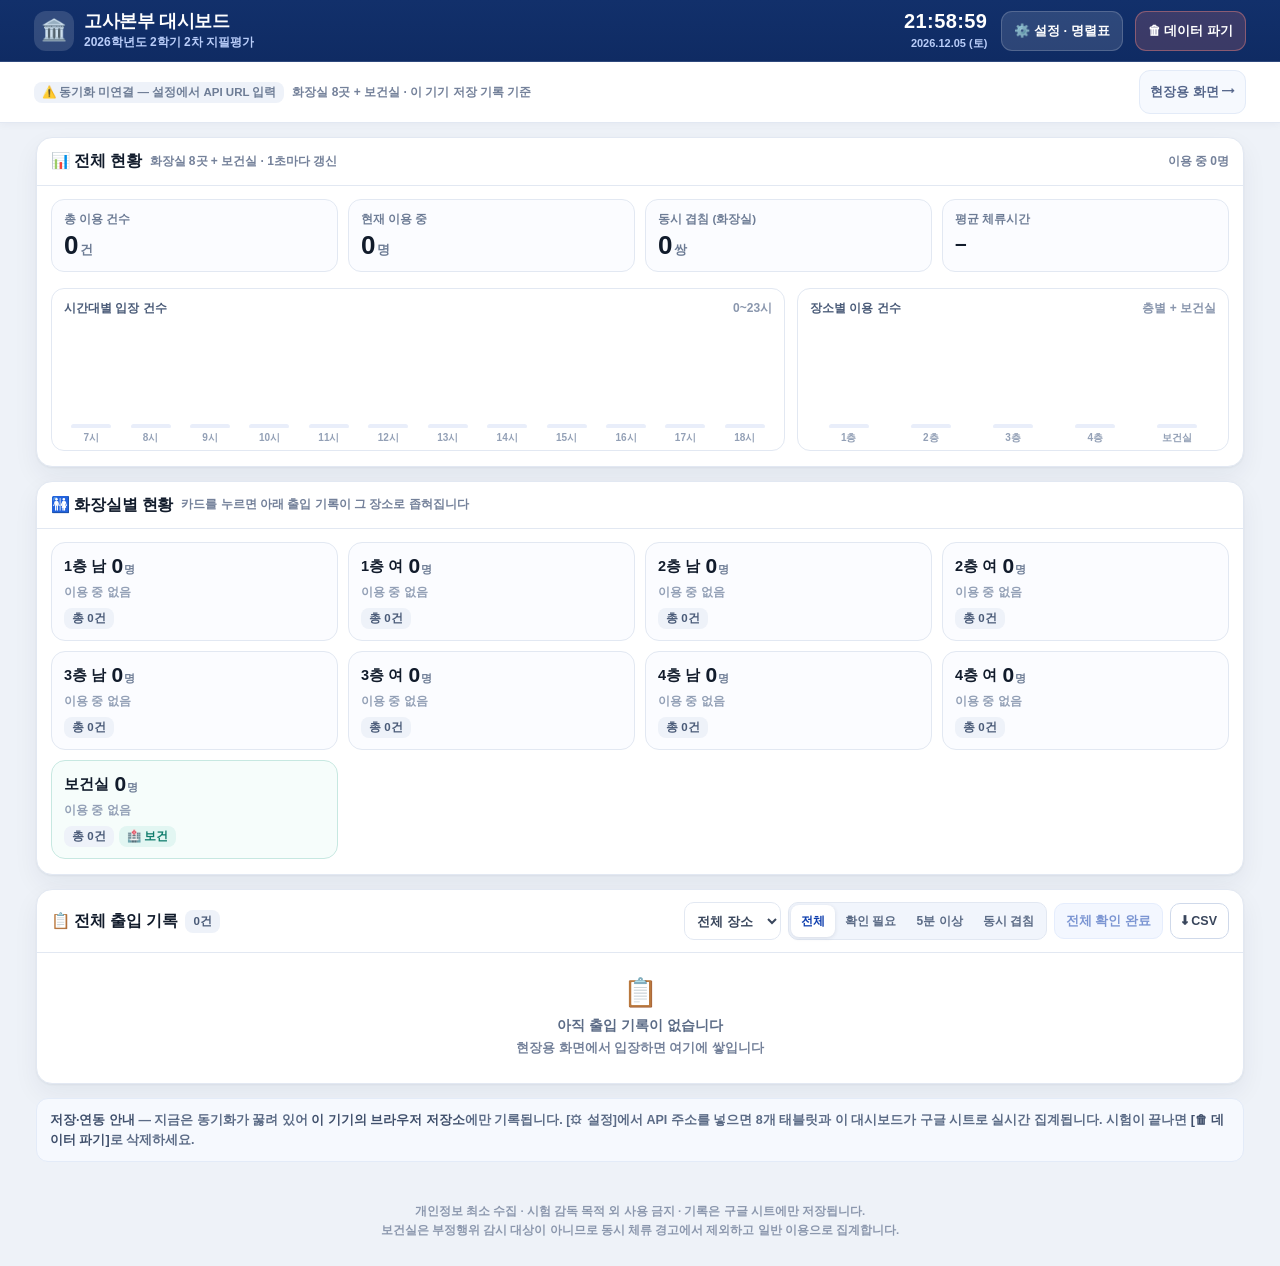
==== commit 3078feba: "구글 시트 실시간 동기화(Apps Script) 연동: Code.gs API, 2.5초 폴링·쓰기 즉시 전송, 동기화 상태 배지, 재전송 큐 - Code.gs: 명렬표/출입기록 읽" ====
--- a/dashboard.html
+++ b/dashboard.html
@@ -27,7 +27,7 @@
 
 <div class="locbar">
   <div class="locbar-in">
-    <span class="chip dim" id="liveChip">● 실시간 갱신</span>
+    <button class="chip dim" id="syncChip" type="button" title="구글 시트 실시간 동기화 상태">🟡 동기화 확인 중</button>
     <span class="sub" id="scopeNote" style="font-size:12px;color:#74819a;font-weight:700">화장실 8곳 + 보건실 · 이 기기 저장 기록 기준</span>
     <a class="hqlink" href="index.html" title="현장용 화면 열기">현장용 화면 ⟶</a>
   </div>
@@ -85,7 +85,7 @@
     <div class="rows" id="logs"></div>
   </section>
 
-  <div class="note">
+  <div class="note" id="syncNote">
     <b>저장·연동 안내</b> — 현장용(<b>index.html</b>)과 이 대시보드는 <b>같은 브라우저의 localStorage</b>를 공유합니다.
     같은 기기에서 두 화면을 함께 띄우면 1~2초 안에 서로 갱신됩니다.
     화장실 태블릿 8대처럼 <b>다른 기기</b>의 기록은 아직 자동으로 모이지 않으므로, 각 기기에서 <b>[⬇ CSV]</b>로 받아
@@ -94,8 +94,8 @@
   </div>
 </main>
 
-<p class="foot wide">
-  개인정보 최소 수집 · 시험 감독 목적 외 사용 금지 · 기록은 서버로 전송되지 않습니다.<br>
+<p class="foot wide" id="footNote">
+  개인정보 최소 수집 · 시험 감독 목적 외 사용 금지 · 기록은 구글 시트에만 저장됩니다.<br>
   보건실은 부정행위 감시 대상이 아니므로 동시 체류 경고에서 제외하고 일반 이용으로 집계합니다.
 </p>
 
@@ -108,6 +108,15 @@
         <label for="setExam">시험명 (두 화면 상단에 표시)</label>
         <input id="setExam" type="text" placeholder="예: 2026학년도 2학기 2차 지필평가">
       </div>
+      <div class="field">
+        <label for="setApi">실시간 동기화 API 주소 (Google Apps Script 웹앱 /exec)</label>
+        <div class="rowline">
+          <input id="setApi" type="url" placeholder="https://script.google.com/macros/s/…/exec" style="flex:1;min-width:0;border:1.5px solid #d6e0ef;border-radius:11px;padding:10px 12px;font-family:inherit;font-size:13px;font-weight:600;background:#fbfdff">
+          <button class="btn btn-soft btn-sm" id="setApiTest" type="button">연결 확인</button>
+        </div>
+        <div class="note" id="setApiState" style="margin-top:8px">현재 상태: 확인 중…</div>
+      </div>
+      <div id="rosterEditor">
       <div class="note">
         <b>현재 명렬표 <span id="setRosterInfo">0명</span></b><br>
         엑셀·구글 시트에서 <b>학년 / 반 / 번호 / 이름</b> 열을 복사해 붙여넣거나, <b>20315 홍길동</b>처럼 학번+이름 한 줄도 됩니다.
@@ -127,6 +136,11 @@
           <input id="setUrl" type="url" placeholder="https://docs.google.com/spreadsheets/d/…" style="flex:1;min-width:0;border:1.5px solid #d6e0ef;border-radius:11px;padding:10px 12px;font-family:inherit;font-size:14px;font-weight:600;background:#fbfdff">
           <button class="btn btn-soft btn-sm" id="setFetch" type="button">불러오기</button>
         </div>
+      </div>
+      </div>
+      <div class="note" id="rosterFromSheet" style="display:none">
+        <b>명렬표는 구글 시트에서 관리됩니다.</b><br>
+        실시간 동기화가 연결되어 있어 명렬표·기록은 시트의 <b>명렬표</b>·<b>출입기록</b> 탭이 원본입니다. 명렬표를 바꾸려면 시트를 직접 수정하세요.
       </div>
       <div class="note" id="setMsg" style="display:none"></div>
     </div>
@@ -177,10 +191,10 @@
   function load() {
     var set = R.store.readSettings();
     if (set && set.exam) S.exam = String(set.exam);
-    S.roster = R.store.readRoster();
-    S.records = R.store.readRecords();
-  }
-  function saveRecords() { R.store.writeRecords(S.records); lastRaw = rawKey(); }
+    S.roster = R.remote.enabled() ? [] : R.store.readRoster();
+    S.records = R.remote.enabled() ? [] : R.store.readRecords();
+  }
+  function saveRecords() { if (R.remote.enabled()) { lastRaw = rawKey(); return; } R.store.writeRecords(S.records); lastRaw = rawKey(); }
   function saveExam() {
     var set = R.store.readSettings();
     set.exam = S.exam;
@@ -334,21 +348,23 @@
     if (!r) return;
     r.checkedAt = Date.now();
     saveRecords();
+    if (R.remote.enabled()) R.remote.push("confirm", { id: r.id, checkedAt: r.checkedAt });
     renderAll();
     R.toast("✓ " + r.name + " 감독교사 확인 완료", "ok");
   }
   function doConfirmAll() {
-    var t = Date.now(), n = 0;
+    var t = Date.now(), ids = [];
     S.records.forEach(function (r) {
       if (r.outAt && !r.checkedAt) {
         if (S.logZone && r.zone !== S.logZone) return;
-        r.checkedAt = t; n++;
+        r.checkedAt = t; ids.push(r.id);
       }
     });
-    if (!n) { R.toast("확인할 기록이 없습니다"); return; }
+    if (!ids.length) { R.toast("확인할 기록이 없습니다"); return; }
     saveRecords();
+    if (R.remote.enabled()) R.remote.push("confirmAll", { ids: ids, checkedAt: t });
     renderAll();
-    R.toast("✓ " + (S.logZone ? R.zoneName(S.logZone) + " " : "전체 ") + "기록 " + n + "건 확인 완료", "ok");
+    R.toast("✓ " + (S.logZone ? R.zoneName(S.logZone) + " " : "전체 ") + "기록 " + ids.length + "건 확인 완료", "ok");
   }
   function doDelete(id) {
     var r = S.records.find(function (x) { return x.id === id; });
@@ -356,8 +372,37 @@
     if (!confirm(r.name + " 학생의 출입 기록을 삭제할까요?\n삭제하면 되돌릴 수 없습니다.")) return;
     S.records = S.records.filter(function (x) { return x.id !== id; });
     saveRecords();
+    if (R.remote.enabled()) R.remote.push("delete", { id: id });
     renderAll();
     R.toast("기록을 삭제했습니다", "warn");
+  }
+
+  /* ---------- 실시간 동기화 ---------- */
+  function applyRemote(st) {
+    if (st.roster && st.roster.length) S.roster = st.roster;
+    if (st.records) S.records = st.records;
+    renderAll();
+  }
+  function renderSync(s) {
+    var el = $("#syncChip");
+    if (el) {
+      el.textContent = s.label;
+      el.className = "chip " + (s.status === "ok" ? "ok" : (s.status === "off" ? "dim" : "warn"));
+      el.title = s.status === "ok" ? "구글 시트와 실시간 동기화 중" : (s.error || "동기화 미연결");
+    }
+    var note = $("#scopeNote");
+    if (note) {
+      note.textContent = "화장실 8곳 + 보건실 · " + (R.remote.enabled() ? "구글 시트 실시간 집계" : "이 기기 저장 기록 기준");
+    }
+    var sn = $("#syncNote");
+    if (sn) {
+      sn.innerHTML = R.remote.enabled()
+        ? "<b>저장·연동 안내</b> — 현장용(<b>index.html</b>) 태블릿과 이 대시보드가 <b>구글 시트</b>를 통해 <b>2~3초 간격으로 실시간 동기화</b>됩니다. " +
+          "한 화면에서 입장·퇴장·확인하면 모든 기기와 시트에 곧바로 반영됩니다(시트: 출입기록 탭 보관). " +
+          "시험이 끝나면 <b>[🗑 데이터 파기]</b>로 시트 기록을 지우세요(명렬표는 다음 시험을 위해 남길 수 있습니다)."
+        : "<b>저장·연동 안내</b> — 지금은 동기화가 꿇려 있어 <b>이 기기의 브라우저 저장소</b>에만 기록됩니다. " +
+          "[⚙ 설정]에서 API 주소를 넣으면 8개 태블릿과 이 대시보드가 구글 시트로 실시간 집계됩니다. 시험이 끝나면 <b>[🗑 데이터 파기]</b>로 삭제하세요.";
+    }
   }
 
   /* ---------- 렌더 ---------- */
@@ -401,7 +446,45 @@
     $("#setPaste").value = "";
     $("#setUrl").value = "";
     $("#setMsg").style.display = "none";
+    var api = R.apiUrlFromEnv();
+    $("#setApi").value = api;
+    var remoteOn = R.remote.enabled();
+    $("#rosterEditor").style.display = remoteOn ? "none" : "block";
+    $("#rosterFromSheet").style.display = remoteOn ? "block" : "none";
+    var st = $("#setApiState");
+    st.style.background = remoteOn ? "#f2fbf5" : "#f6f9fe";
+    st.innerHTML = remoteOn
+      ? "🟢 <b>연결됨</b> — 이 기기가 구글 시트와 실시간 동기화 중입니다.<br>" + R.esc(api)
+      : "⚠️ <b>미연결</b> — 이 기기 기록만 사용합니다. Apps Script 웹앱 주소를 넣고 [연결 확인] → [적용]을 누르세요.";
     openModal("ovSettings");
+  }
+
+  function testApi() {
+    var el = $("#setApiState");
+    var u = $("#setApi").value.trim();
+    if (!u) {
+      el.style.background = "#f6f9fe";
+      el.innerHTML = "주소가 비어 있습니다 — 비우고 [적용]하면 이 기기만 저장하는 모드가 됩니다.";
+      return;
+    }
+    el.style.background = "#f6f9fe";
+    el.textContent = "연결 확인 중…";
+    var btn = $("#setApiTest");
+    btn.disabled = true;
+    fetch(u + (u.indexOf("?") >= 0 ? "&" : "?") + "action=ping", { cache: "no-store", redirect: "follow" })
+      .then(function (r) { return r.text(); })
+      .then(function (t) {
+        var j = JSON.parse(t);
+        if (!j.ok) throw new Error(j.error || "서버 오류");
+        el.style.background = "#f2fbf5";
+        el.innerHTML = "🟢 <b>연결됨</b> · 서버 시각 " + R.esc(j.serverTime || "") + " — [적용]을 누르면 이 기기가 동기화됩니다.";
+      })
+      .catch(function (e) {
+        el.style.background = "#fff7f6";
+        el.innerHTML = "🔴 <b>연결 실패</b> · " + R.esc(String((e && e.message) || e)) +
+          "<br>배포 설정(액세스: 모든 사용자)과 주소 끝의 <b>/exec</b>를 확인하세요.";
+      })
+      .then(function () { btn.disabled = false; });
   }
   function setMsg(html, kind) {
     var el = $("#setMsg");
@@ -448,6 +531,8 @@
     S.step = 1;
     var n = S.records.length;
     $("#desSummary").textContent = "기록 " + n + "건 · 명렬표 " + S.roster.length + "명";
+    var remoteOn = R.remote.enabled();
+    $("#desRoster").parentNode.style.display = remoteOn ? "none" : "flex";
     $("#desStep1").style.display = "flex";
     $("#desStep2").style.display = "none";
     $("#desNext").textContent = n ? "다음" : "파기 실행";
@@ -456,14 +541,17 @@
     openModal("ovDestroy");
   }
   function doDestroy() {
-    var withRoster = $("#desRoster").checked;
+    var withRoster = !R.remote.enabled() && $("#desRoster").checked;
     S.records = [];
     R.store.clearRecords();
     saveRecords();
+    if (R.remote.enabled()) R.remote.push("clearAll", {});
     if (withRoster) S.roster = R.store.resetRoster();
     closeModal("ovDestroy");
     renderAll();
-    R.toast("🗑 기록을 모두 파기했습니다" + (withRoster ? " (명렬표 포함)" : ""), "ok");
+    R.toast(R.remote.enabled()
+      ? "🗑 구글 시트의 출입기록을 모두 파기했습니다 (명렬표는 유지)"
+      : "🗑 기록을 모두 파기했습니다" + (withRoster ? " (명렬표 포함)" : ""), "ok");
   }
 
   /* ---------- 이벤트 ---------- */
@@ -505,7 +593,17 @@
     });
 
     $("#btnSettings").addEventListener("click", openSettings);
+    $("#setApiTest").addEventListener("click", testApi);
     $("#setApply").addEventListener("click", function () {
+      var before = R.apiUrlFromEnv();
+      var api = $("#setApi").value.trim();
+      if (api !== before) {
+        R.apiSetUrl(api);
+        closeModal("ovSettings");
+        R.toast(api ? "🔄 동기화 주소를 저장했습니다 — 화면을 새로 고칩니다" : "동기화를 해제했습니다 — 이 기기 저장 모드", api ? "ok" : "warn");
+        setTimeout(function () { location.reload(); }, 700);
+        return;
+      }
       var txt = $("#setPaste").value.trim();
       if (txt) {
         var list = R.parseRosterText(txt);
@@ -579,6 +677,7 @@
   }
 
   function init() {
+    R.remote.init(applyRemote, renderSync);
     load();
     lastRaw = rawKey();
     wire();
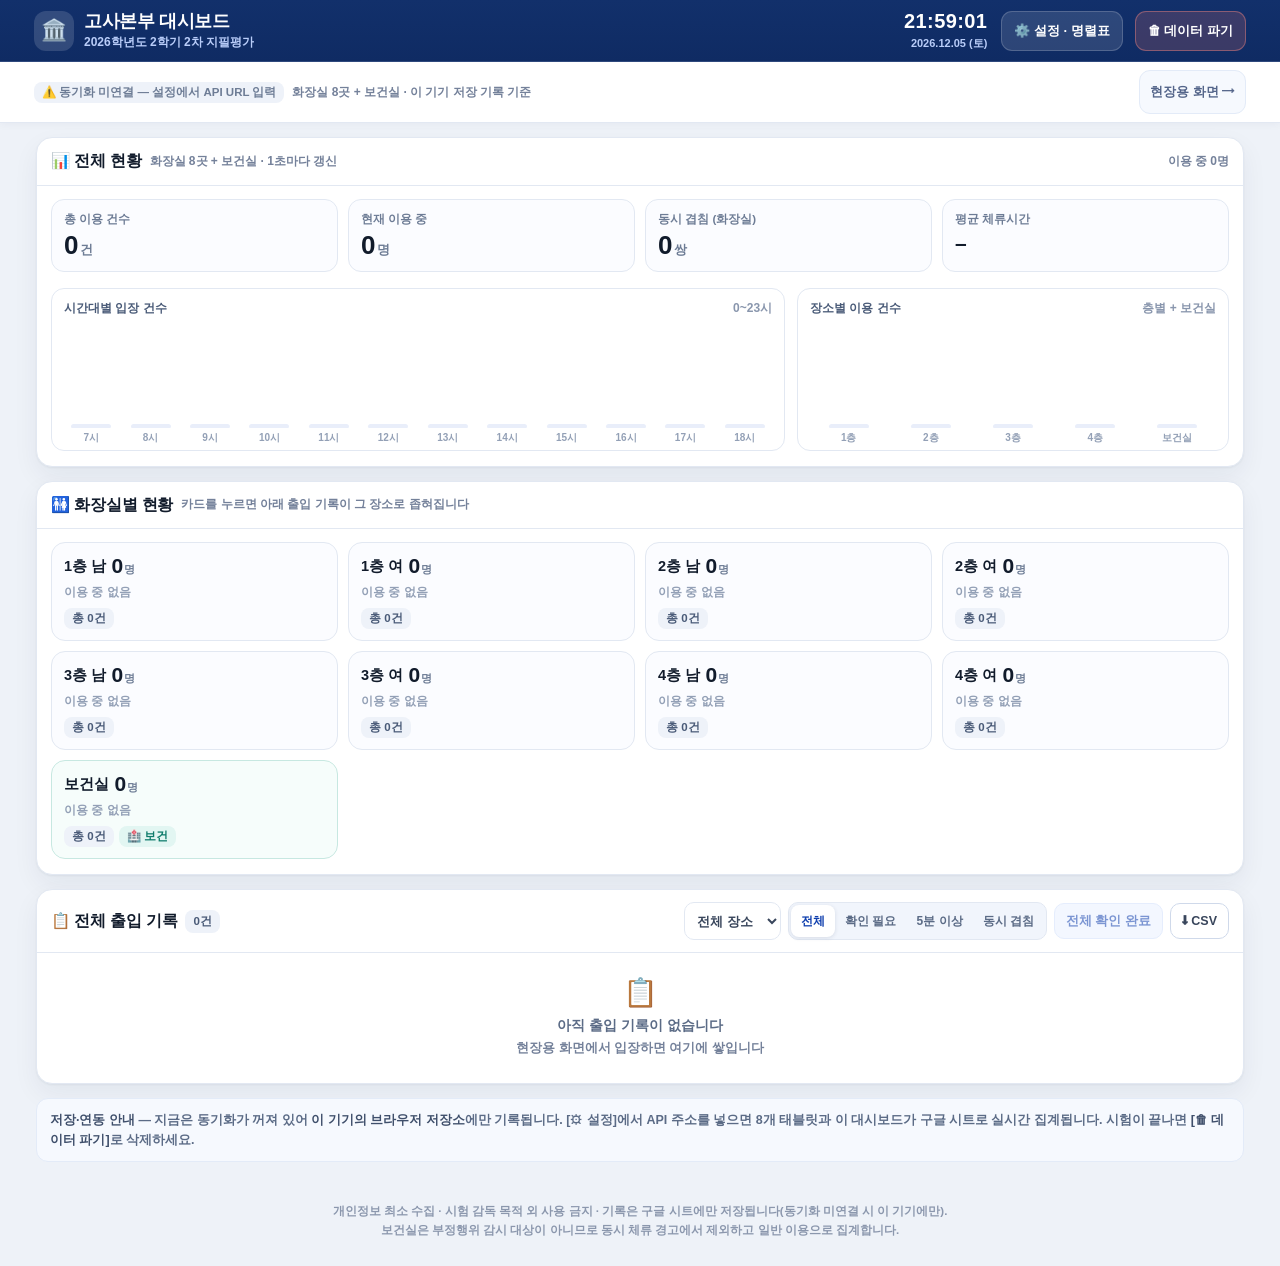
==== commit 244f974d: "대시보드 문구 수정(동기화 꺼짐 상태 안내), 푸터 저장 위치 표기" ====
--- a/dashboard.html
+++ b/dashboard.html
@@ -95,7 +95,7 @@
 </main>
 
 <p class="foot wide" id="footNote">
-  개인정보 최소 수집 · 시험 감독 목적 외 사용 금지 · 기록은 구글 시트에만 저장됩니다.<br>
+  개인정보 최소 수집 · 시험 감독 목적 외 사용 금지 · 기록은 구글 시트에만 저장됩니다(동기화 미연결 시 이 기기에만).<br>
   보건실은 부정행위 감시 대상이 아니므로 동시 체류 경고에서 제외하고 일반 이용으로 집계합니다.
 </p>
 
@@ -400,7 +400,7 @@
         ? "<b>저장·연동 안내</b> — 현장용(<b>index.html</b>) 태블릿과 이 대시보드가 <b>구글 시트</b>를 통해 <b>2~3초 간격으로 실시간 동기화</b>됩니다. " +
           "한 화면에서 입장·퇴장·확인하면 모든 기기와 시트에 곧바로 반영됩니다(시트: 출입기록 탭 보관). " +
           "시험이 끝나면 <b>[🗑 데이터 파기]</b>로 시트 기록을 지우세요(명렬표는 다음 시험을 위해 남길 수 있습니다)."
-        : "<b>저장·연동 안내</b> — 지금은 동기화가 꿇려 있어 <b>이 기기의 브라우저 저장소</b>에만 기록됩니다. " +
+        : "<b>저장·연동 안내</b> — 지금은 동기화가 꺼져 있어 <b>이 기기의 브라우저 저장소</b>에만 기록됩니다. " +
           "[⚙ 설정]에서 API 주소를 넣으면 8개 태블릿과 이 대시보드가 구글 시트로 실시간 집계됩니다. 시험이 끝나면 <b>[🗑 데이터 파기]</b>로 삭제하세요.";
     }
   }
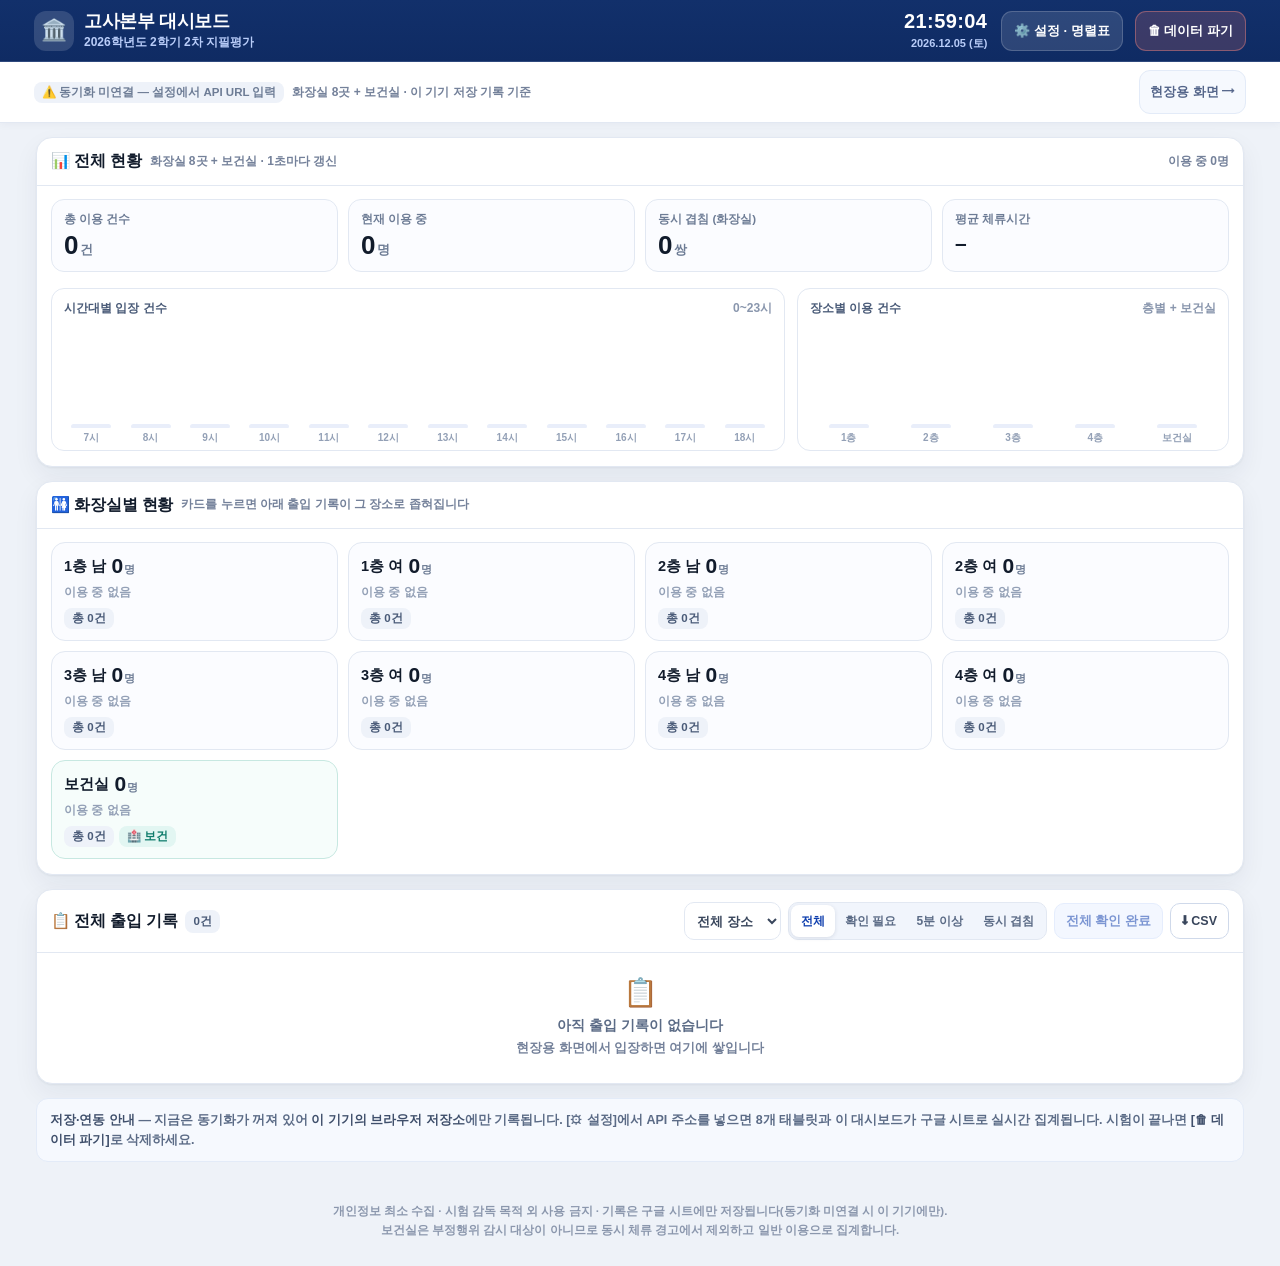
==== commit 3db994d4: "실시간 폴링 시 기록 변화 없으면 재렌더 생략(현장 오터치 방지)" ====
--- a/dashboard.html
+++ b/dashboard.html
@@ -378,9 +378,13 @@
   }
 
   /* ---------- 실시간 동기화 ---------- */
+  var lastRemoteJson = "";
   function applyRemote(st) {
     if (st.roster && st.roster.length) S.roster = st.roster;
-    if (st.records) S.records = st.records;
+    var json = JSON.stringify(st.records || []);
+    if (json === lastRemoteJson) return;
+    lastRemoteJson = json;
+    S.records = st.records || [];
     renderAll();
   }
   function renderSync(s) {
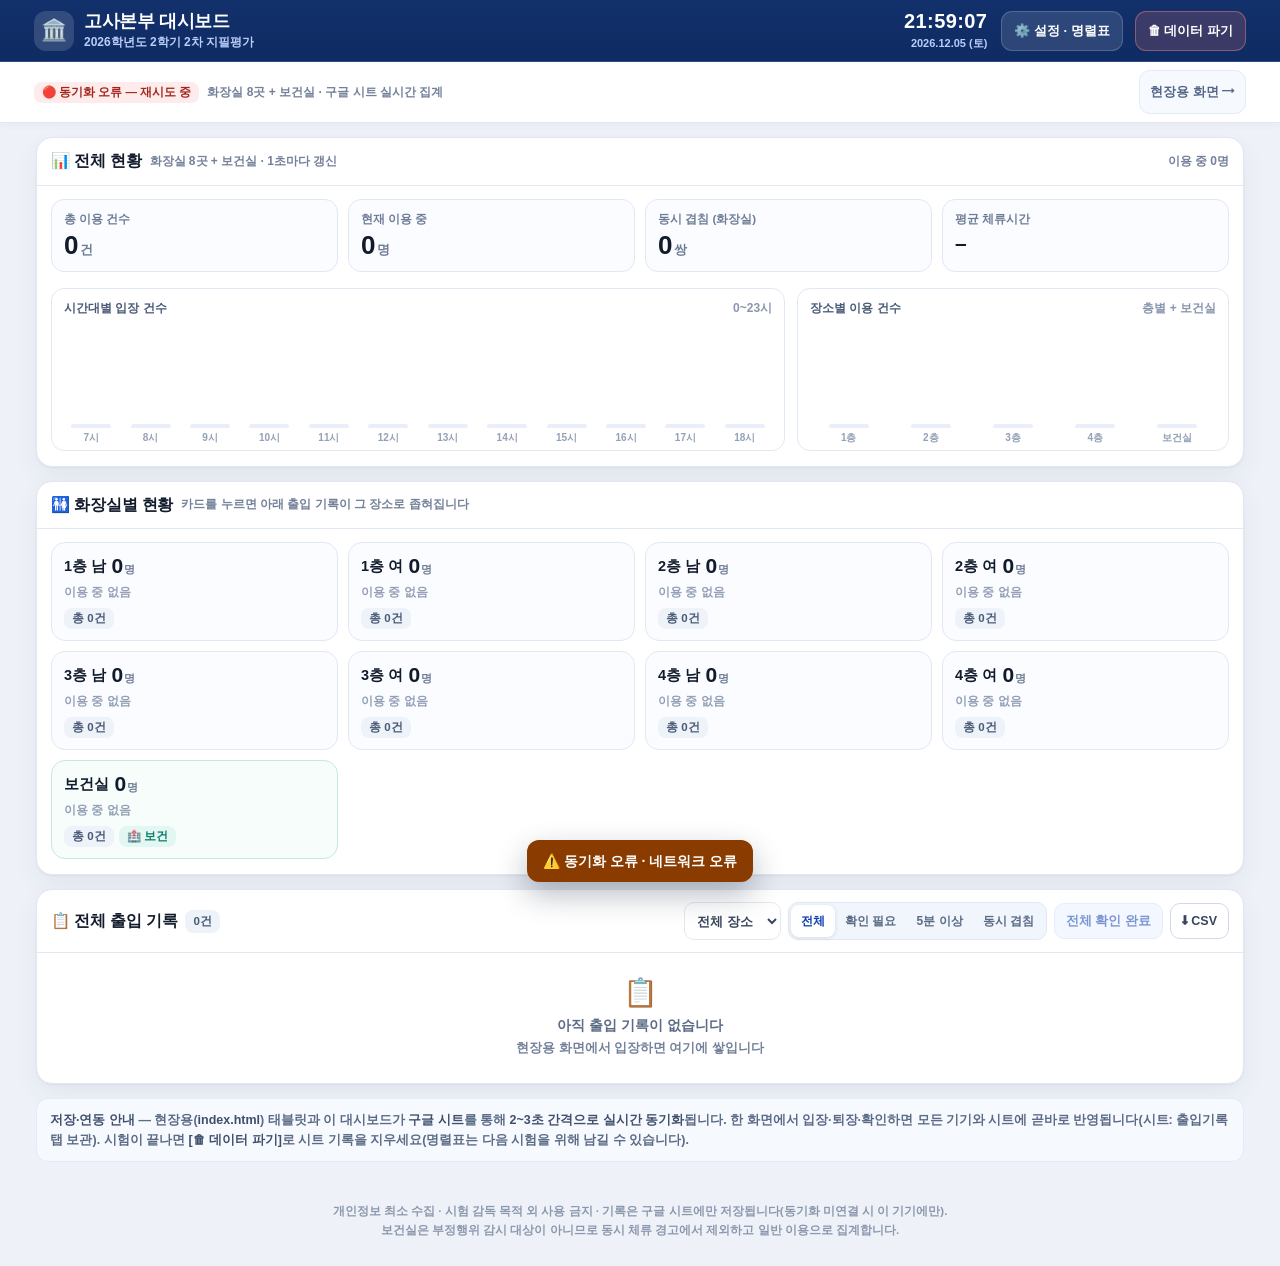
==== commit 2f18beb8: "데이터 파기 실행 전 관리자 비밀번호 확인 단계 추가(실수 삭제 방지) - 파기 모달 2단계에 관리자 비밀번호 입력란(type=password, inputmode=numeric) " ====
--- a/dashboard.html
+++ b/dashboard.html
@@ -162,6 +162,13 @@
     </div>
     <div class="modal-b" id="desStep2" style="display:none">
       <div class="dangerbox" style="font-size:13.5px"><b>마지막 확인입니다.</b> 이 기기에서 기록이 즉시 사라지며 <b>되돌릴 수 없습니다.</b></div>
+      <div class="field">
+        <label for="desPin">관리자 비밀번호</label>
+        <input id="desPin" type="password" inputmode="numeric" pattern="[0-9]*" maxlength="12"
+               autocomplete="off" autocapitalize="off" spellcheck="false"
+               aria-describedby="desPinMsg" placeholder="관리자 비밀번호 입력">
+        <div class="note err" id="desPinMsg" role="alert" style="display:none"><b>관리자 비밀번호가 올바르지 않습니다.</b></div>
+      </div>
     </div>
     <div class="modal-f">
       <button class="btn btn-ghost" data-close>취소</button>
@@ -187,6 +194,14 @@
     logZone: "",
     step: 1
   };
+
+  /* 파기 실행 잠금 — 관리자 비밀번호(실수 삭제 방지용). 값은 해시로만 비교합니다. */
+  var PIN_HASH = 0x50cfb442;
+  function pinHash(s) {
+    var h = 0x811c9dc5;
+    for (var i = 0; i < s.length; i++) { h ^= s.charCodeAt(i); h = (h * 0x01000193) >>> 0; }
+    return h >>> 0;
+  }
 
   function load() {
     var set = R.store.readSettings();
@@ -539,9 +554,12 @@
     $("#desRoster").parentNode.style.display = remoteOn ? "none" : "flex";
     $("#desStep1").style.display = "flex";
     $("#desStep2").style.display = "none";
-    $("#desNext").textContent = n ? "다음" : "파기 실행";
-    $("#desNext").className = "btn " + (n ? "btn-soft" : "btn-danger");
+    $("#desNext").textContent = "다음";
+    $("#desNext").className = "btn btn-soft";
     $("#desRoster").checked = false;
+    $("#desPin").value = "";
+    $("#desPin").classList.remove("invalid");
+    $("#desPinMsg").style.display = "none";
     openModal("ovDestroy");
   }
   function doDestroy() {
@@ -652,13 +670,34 @@
       var name = R.downloadCSV(S.records, "파기전_");
       if (name) R.toast("⬇ CSV 내려받기 완료 · " + name, "ok");
     });
+    function pinError() {
+      $("#desPinMsg").style.display = "block";
+      $("#desPin").classList.add("invalid");
+      try { $("#desPin").focus(); } catch (e) { }
+    }
     $("#desNext").addEventListener("click", function () {
-      if (S.records.length === 0 || S.step === 2) { doDestroy(); return; }
-      S.step = 2;
-      $("#desStep1").style.display = "none";
-      $("#desStep2").style.display = "flex";
-      $("#desNext").textContent = "파기 실행";
-      $("#desNext").className = "btn btn-danger";
+      if (S.step !== 2) {
+        S.step = 2;
+        $("#desStep1").style.display = "none";
+        $("#desStep2").style.display = "flex";
+        $("#desNext").textContent = "파기 실행";
+        $("#desNext").className = "btn btn-danger";
+        $("#desPinMsg").style.display = "none";
+        $("#desPin").classList.remove("invalid");
+        $("#desPin").value = "";
+        try { $("#desPin").focus(); } catch (e) { }
+        return;
+      }
+      var pin = String($("#desPin").value || "").trim();
+      if (!pin || pinHash(pin) !== PIN_HASH) { pinError(); return; }
+      doDestroy();
+    });
+    $("#desPin").addEventListener("input", function () {
+      $("#desPinMsg").style.display = "none";
+      $("#desPin").classList.remove("invalid");
+    });
+    $("#desPin").addEventListener("keydown", function (e) {
+      if (e.key === "Enter") { e.preventDefault(); $("#desNext").click(); }
     });
 
     $$(".overlay").forEach(function (ov) {
--- a/app.css
+++ b/app.css
@@ -234,6 +234,7 @@
 .note{font-size:12.5px;color:#5b6b86;font-weight:600;line-height:1.6;background:#f6f9fe;border:1px solid #e3ebf8;border-radius:12px;padding:11px 13px}
 .note b{color:#3f4f6b}
 .note.warn{background:#fffaf0;border-color:#f3e0bd;color:#6b4a10}
+.note.err{background:#fff6f5;border-color:#f3c1bb;color:#a92319}
 .foot{max-width:860px;margin:0 auto;padding:0 16px 26px;font-size:11.5px;color:#8b97ad;font-weight:600;text-align:center;line-height:1.65}
 .foot.wide{max-width:1240px}
 .foot b{color:#6d7c95}
@@ -250,7 +251,9 @@
 .modal-f{padding:12px 16px;border-top:1px solid var(--line);display:flex;gap:8px;justify-content:flex-end;flex-wrap:wrap;background:#fbfcff}
 .field{display:flex;flex-direction:column;gap:6px}
 .field label{font-size:12.5px;font-weight:800;color:#4a5b78}
-.field input[type=text],.field input[type=url],.field textarea{width:100%;border:1.5px solid #d6e0ef;border-radius:11px;padding:10px 12px;font-family:inherit;font-size:14.5px;font-weight:600;color:var(--ink);background:#fbfdff}
+.field input[type=text],.field input[type=url],.field input[type=password],.field textarea{width:100%;border:1.5px solid #d6e0ef;border-radius:11px;padding:10px 12px;font-family:inherit;font-size:14.5px;font-weight:600;color:var(--ink);background:#fbfdff}
+.field input[type=password]{letter-spacing:.28em;font-size:17px}
+.field input.invalid{border-color:#e0524a;background:#fff7f6}
 .field textarea{min-height:124px;resize:vertical;font-family:ui-monospace,SFMono-Regular,Menlo,monospace;font-size:13px;line-height:1.5}
 .field input:focus,.field textarea:focus{outline:none;border-color:var(--accent);box-shadow:0 0 0 3px rgba(28,86,214,.12)}
 .rowline{display:flex;gap:8px;flex-wrap:wrap;align-items:center}
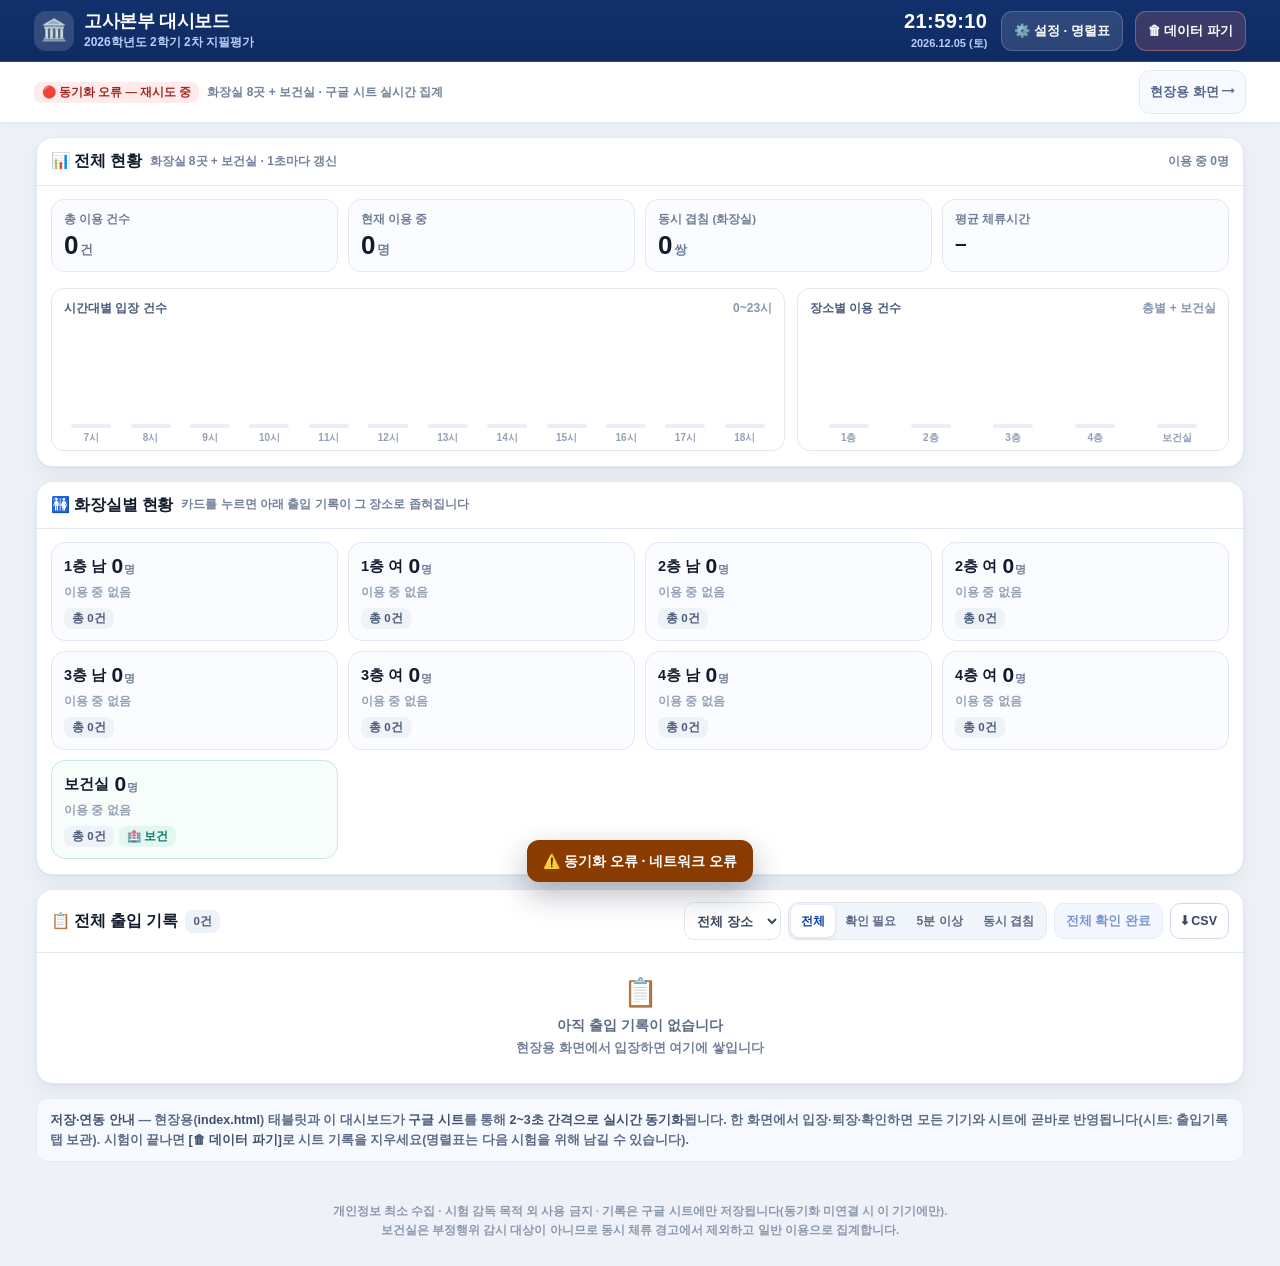
==== commit e8a8b4c1: "Add admin PIN check for data purge (salted SHA-256, no plaintext)" ====
--- a/dashboard.html
+++ b/dashboard.html
@@ -195,12 +195,19 @@
     step: 1
   };
 
-  /* 파기 실행 잠금 — 관리자 비밀번호(실수 삭제 방지용). 값은 해시로만 비교합니다. */
-  var PIN_HASH = 0x50cfb442;
-  function pinHash(s) {
-    var h = 0x811c9dc5;
-    for (var i = 0; i < s.length; i++) { h ^= s.charCodeAt(i); h = (h * 0x01000193) >>> 0; }
-    return h >>> 0;
+  /* 파기 실행 잠금 — 관리자 비밀번호 확인(실수·임의 삭제 방지).
+     평문은 어디에도 두지 않고, 솔트가 붙은 SHA-256 다이제스트만 비교합니다. */
+  var PIN_SALT = "dce5276ed6a17b3465abc9b1c0ad6903";
+  var PIN_DIGEST = "491c52314d6c44df438f1c0f5afeffc1d4ba302f8298bf066e0400ab0f160811";
+  function sha256Hex(s) {
+    try {
+      var enc = new TextEncoder().encode(s);
+      return window.crypto.subtle.digest("SHA-256", enc).then(function (buf) {
+        var b = new Uint8Array(buf), out = "";
+        for (var i = 0; i < b.length; i++) out += (b[i] < 16 ? "0" : "") + b[i].toString(16);
+        return out;
+      });
+    } catch (e) { return Promise.reject(e); }
   }
 
   function load() {
@@ -670,7 +677,8 @@
       var name = R.downloadCSV(S.records, "파기전_");
       if (name) R.toast("⬇ CSV 내려받기 완료 · " + name, "ok");
     });
-    function pinError() {
+    function pinError(text) {
+      $("#desPinMsg").innerHTML = "<b>" + (text || "관리자 비밀번호가 올바르지 않습니다.") + "</b>";
       $("#desPinMsg").style.display = "block";
       $("#desPin").classList.add("invalid");
       try { $("#desPin").focus(); } catch (e) { }
@@ -689,8 +697,17 @@
         return;
       }
       var pin = String($("#desPin").value || "").trim();
-      if (!pin || pinHash(pin) !== PIN_HASH) { pinError(); return; }
-      doDestroy();
+      if (!pin) { pinError(); return; }
+      var btn = this;
+      btn.disabled = true;
+      sha256Hex(PIN_SALT + pin).then(function (hex) {
+        btn.disabled = false;
+        if (hex !== PIN_DIGEST) { pinError(); return; }
+        doDestroy();
+      }).catch(function () {
+        btn.disabled = false;
+        pinError("보안 확인을 실행할 수 없습니다. HTTPS로 접속해 다시 시도하세요.");
+      });
     });
     $("#desPin").addEventListener("input", function () {
       $("#desPinMsg").style.display = "none";
